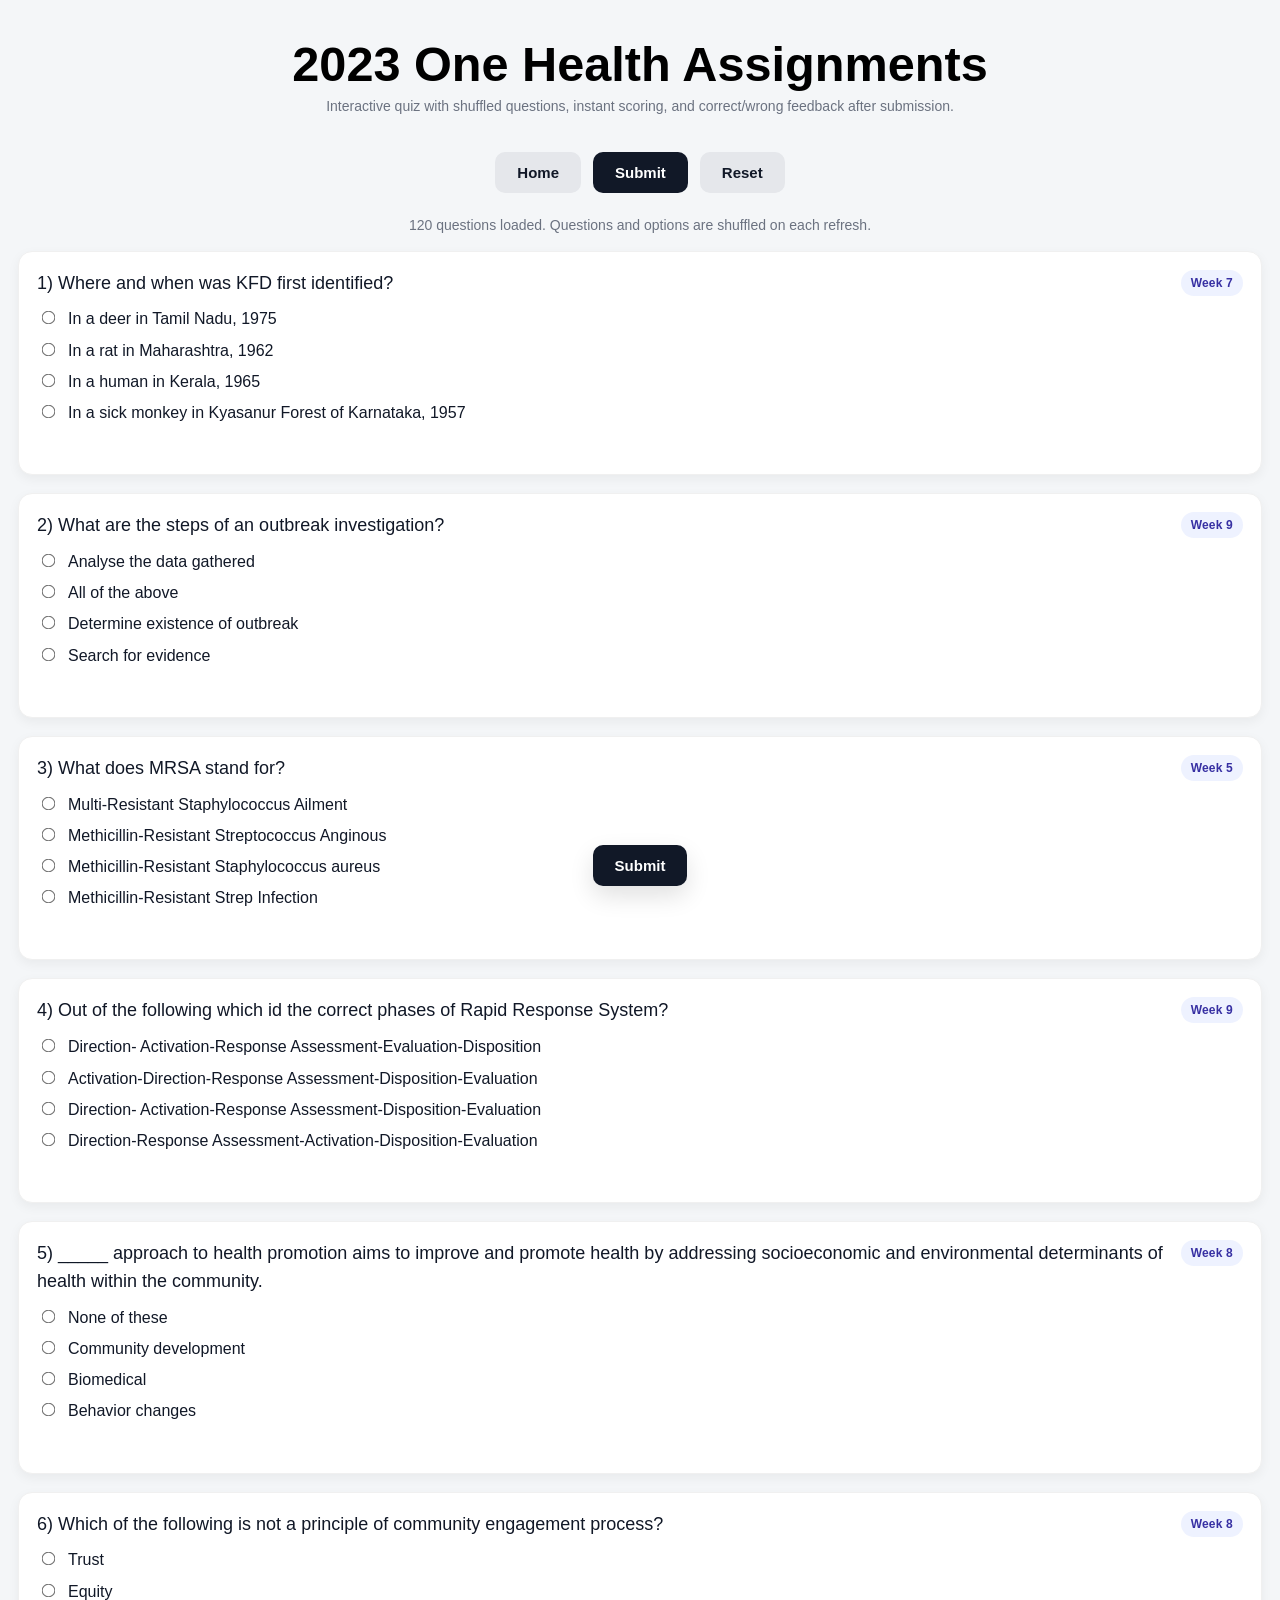
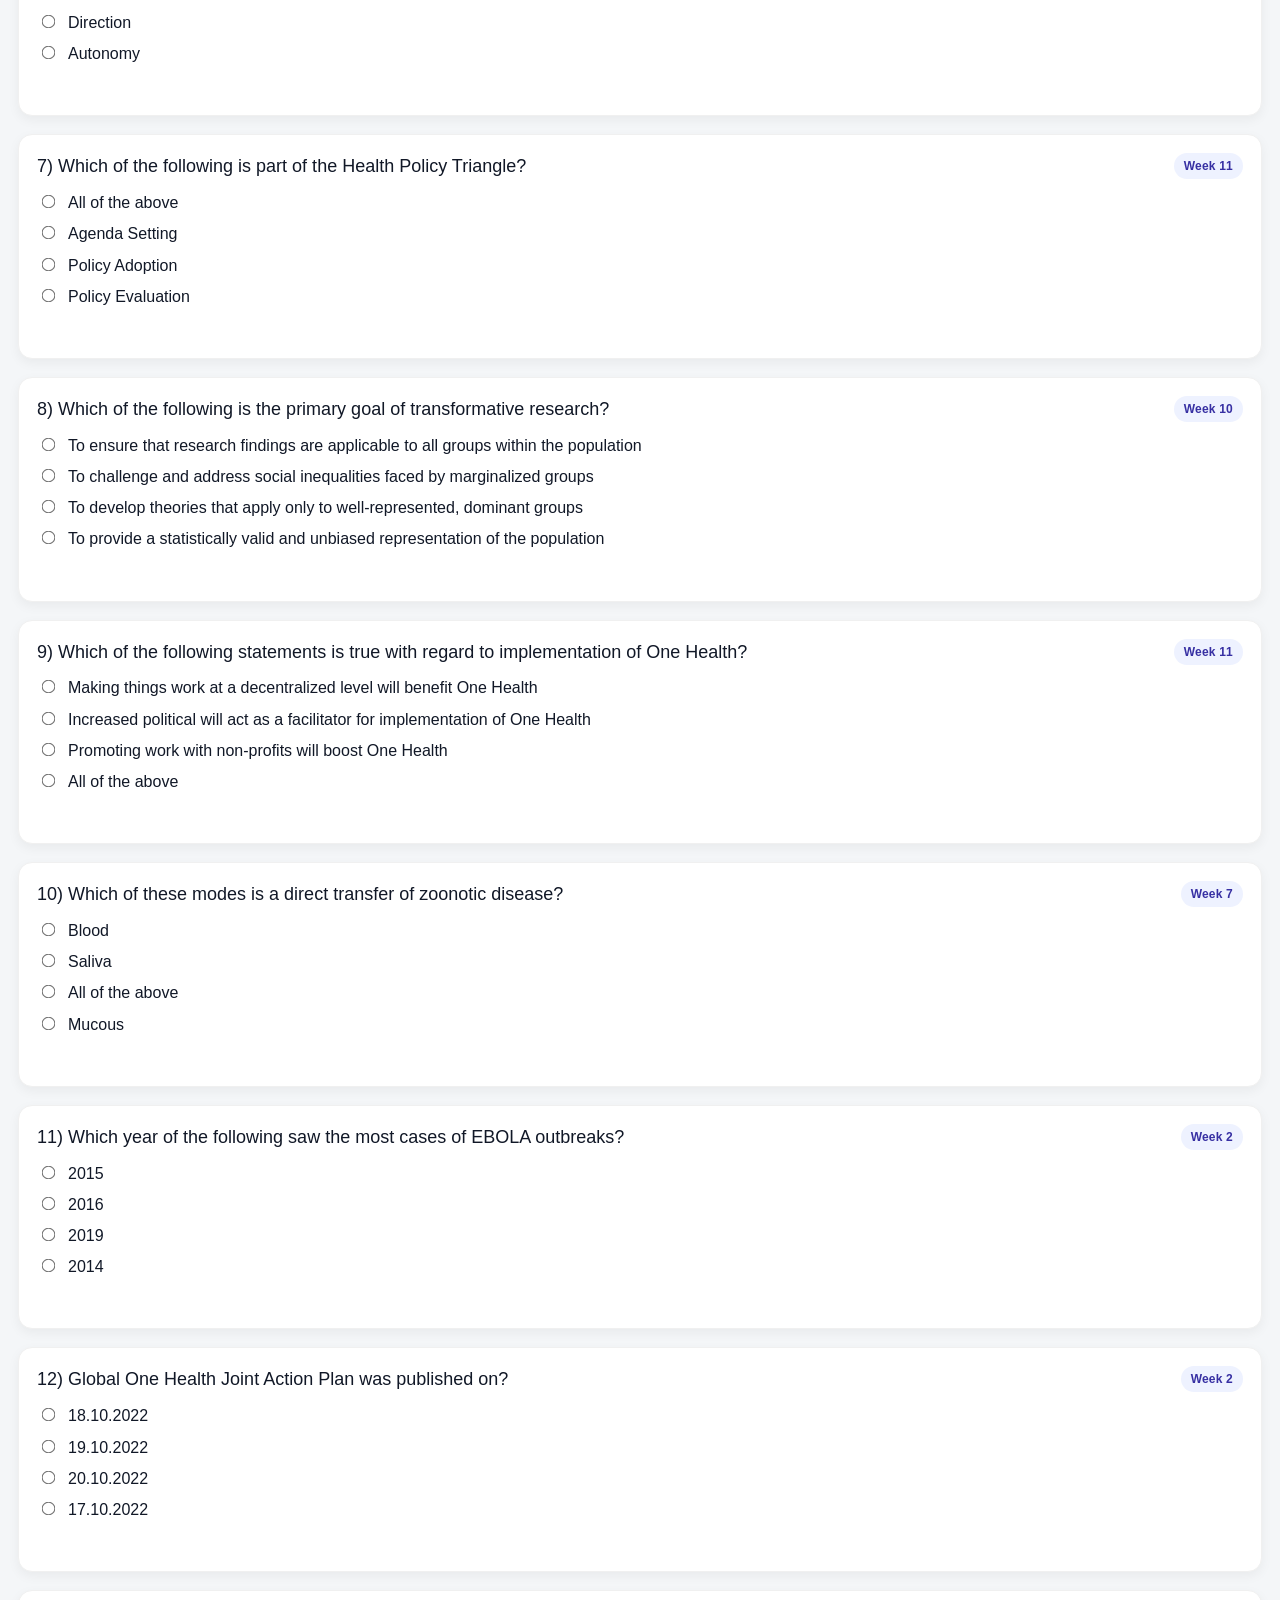
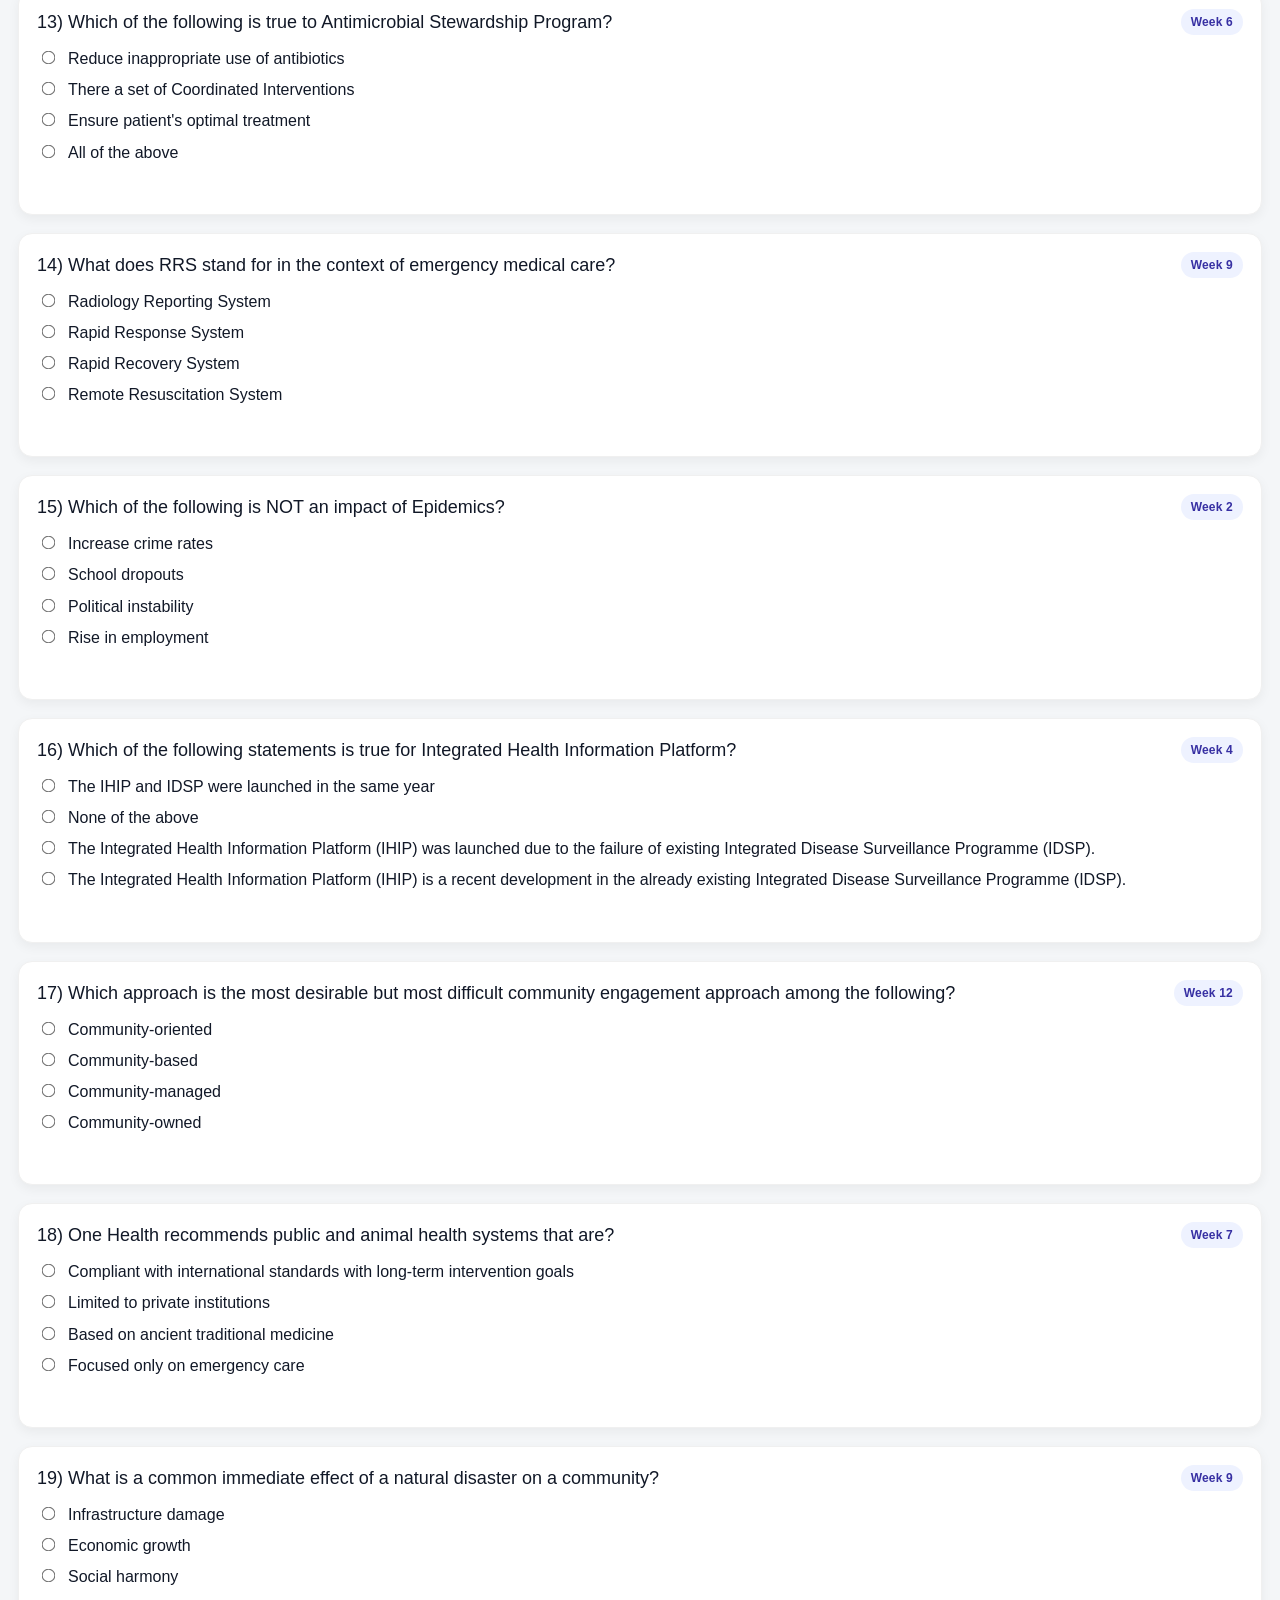
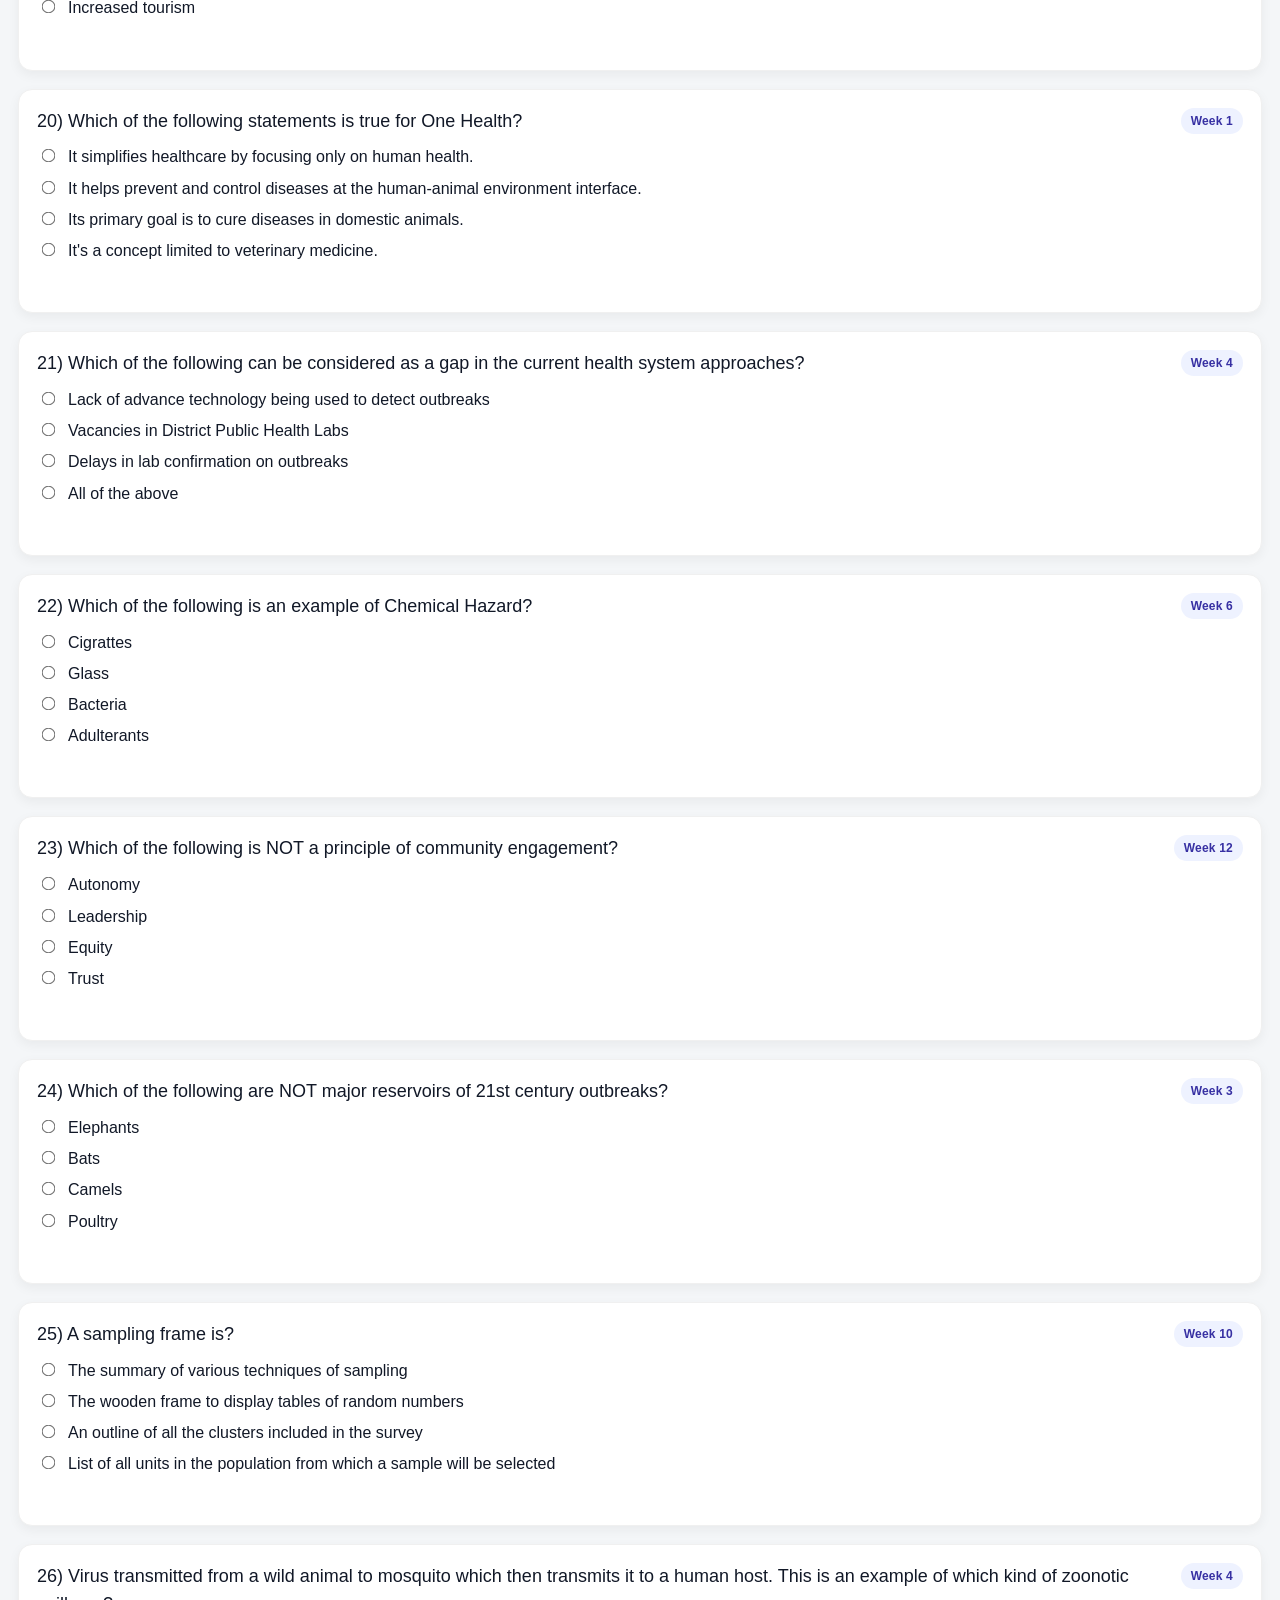
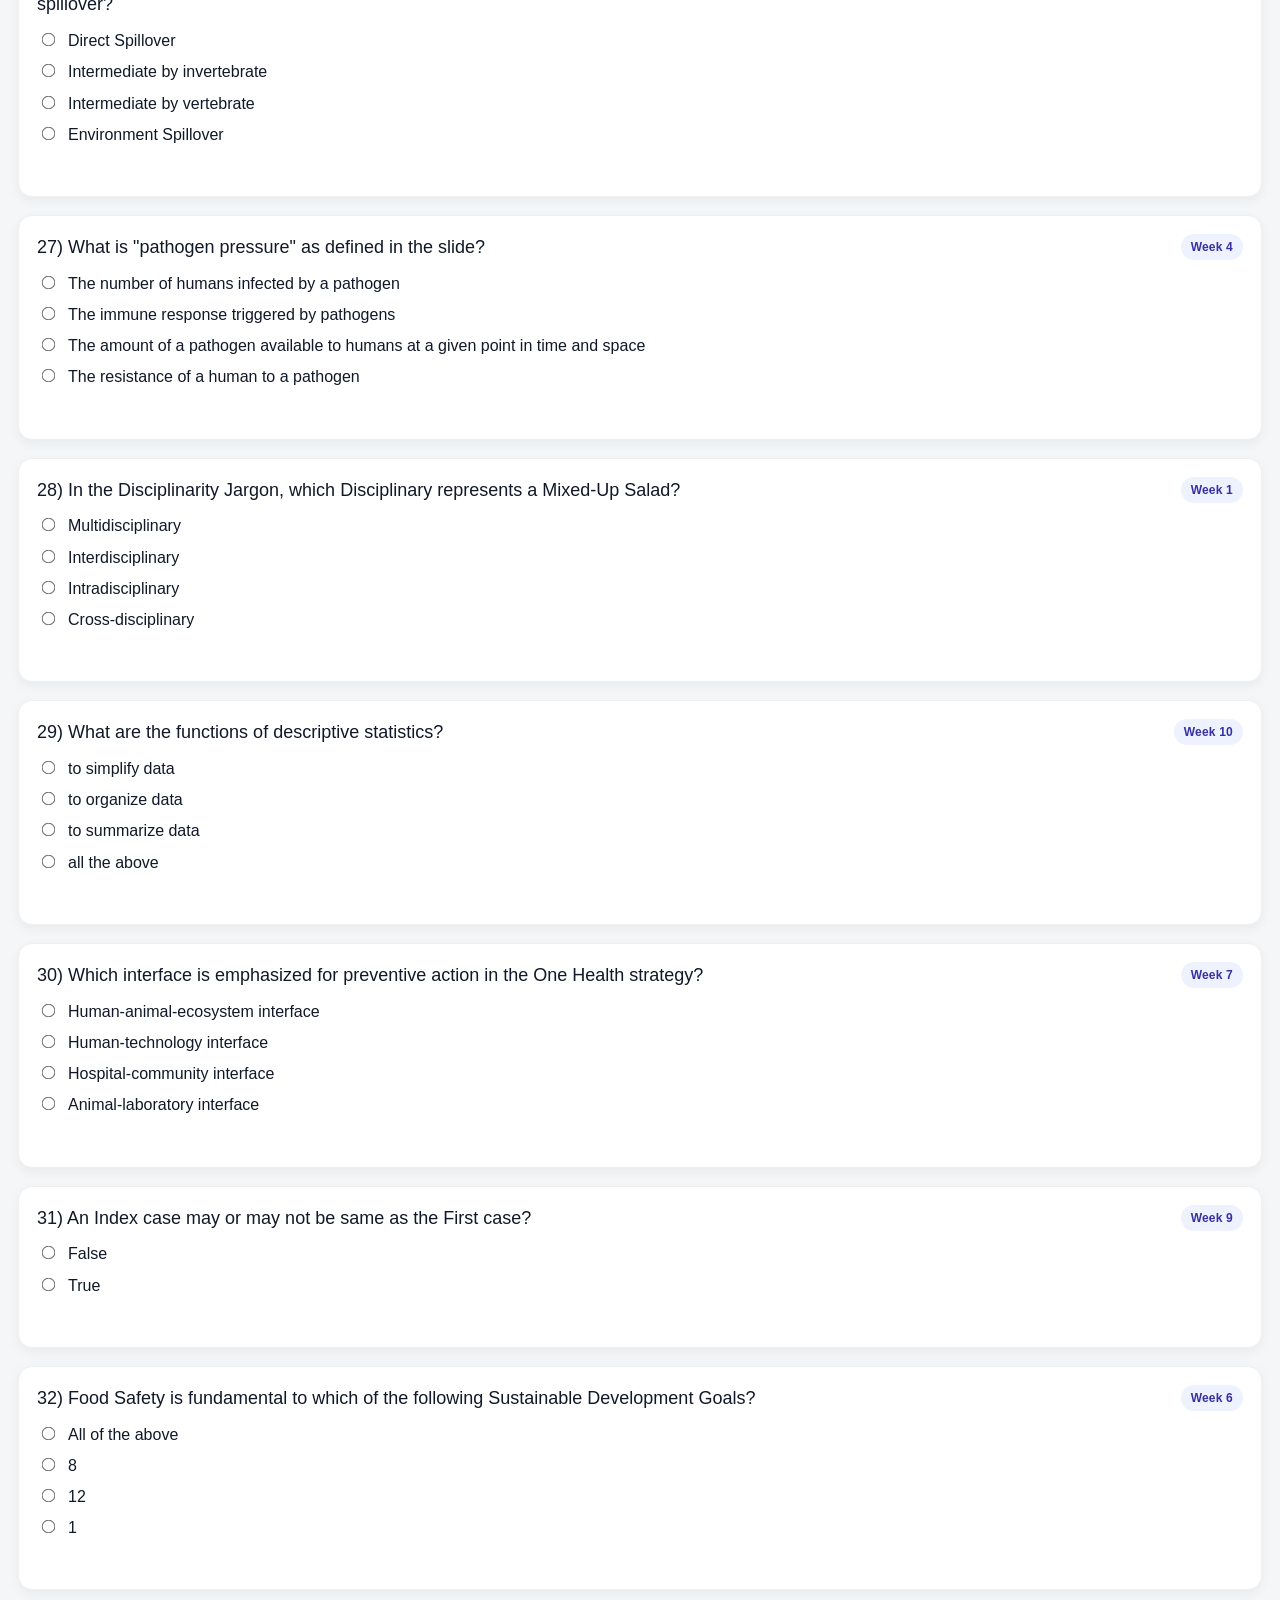
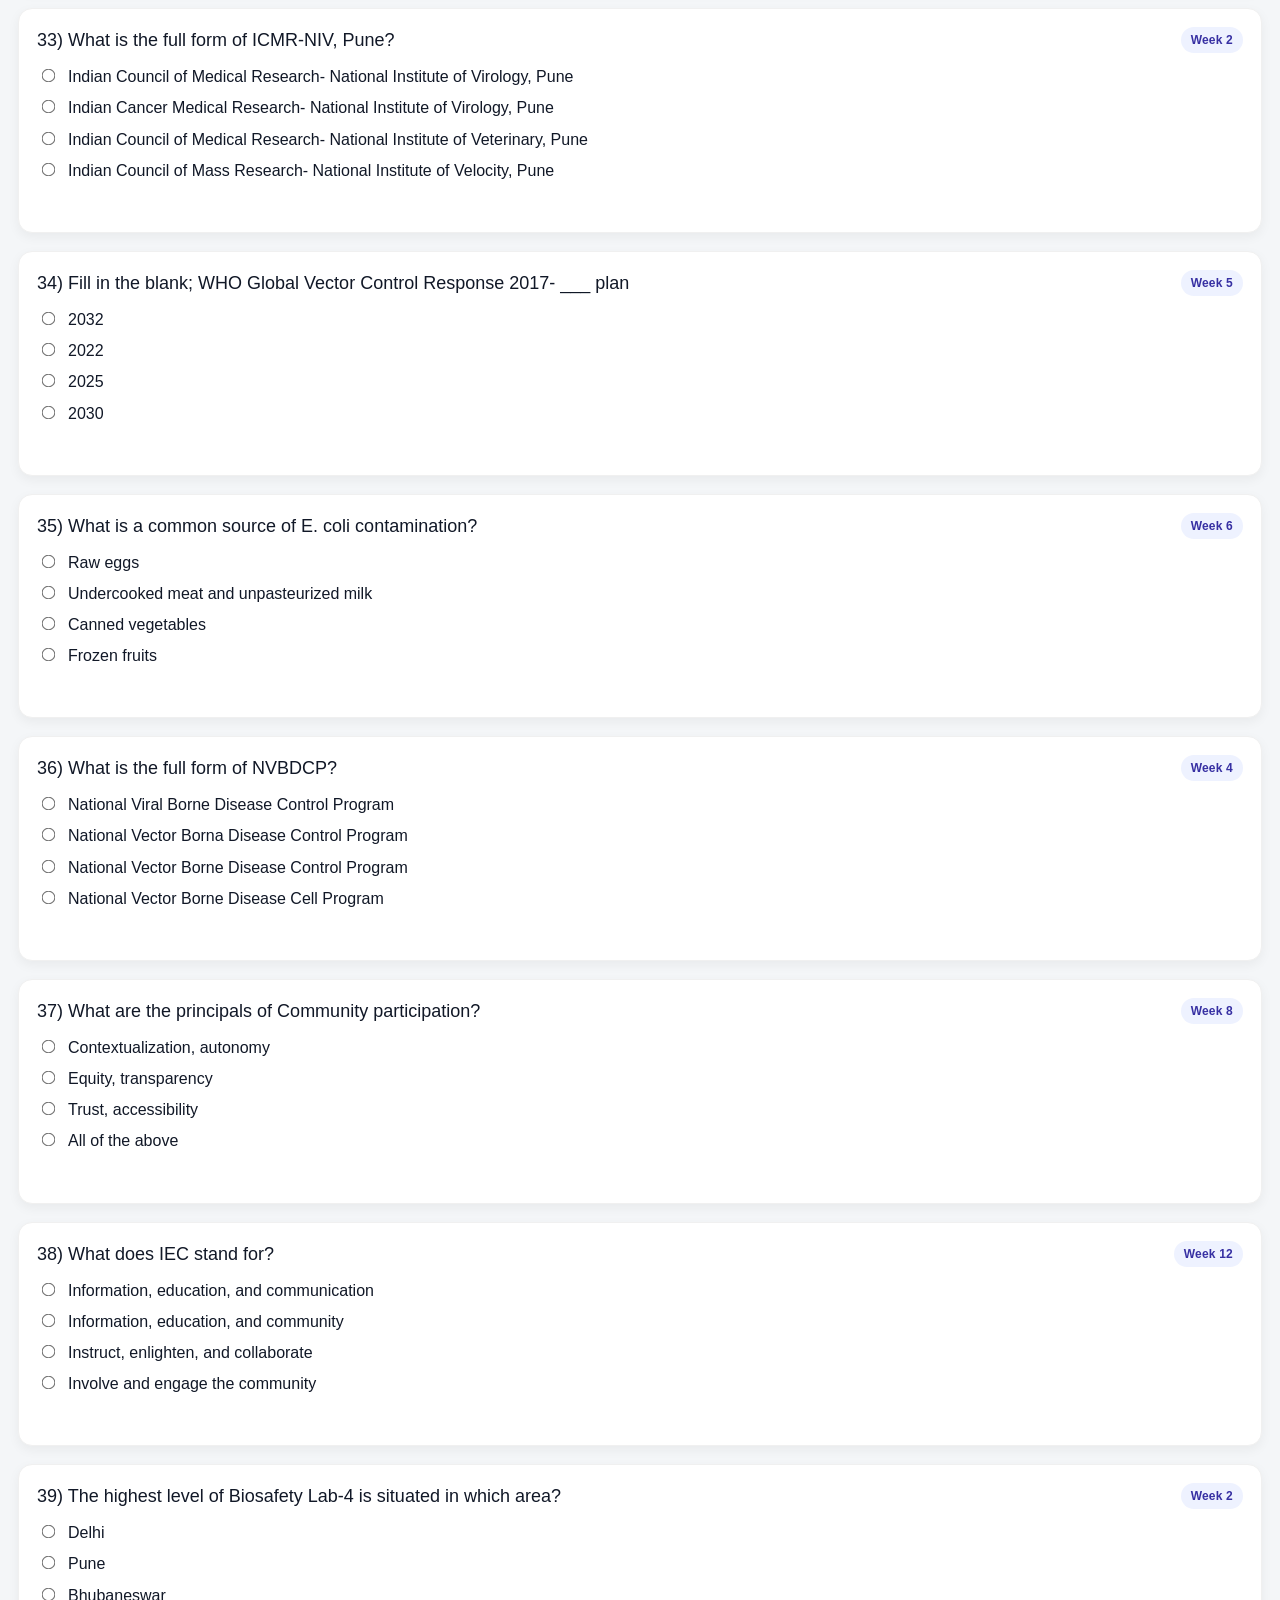
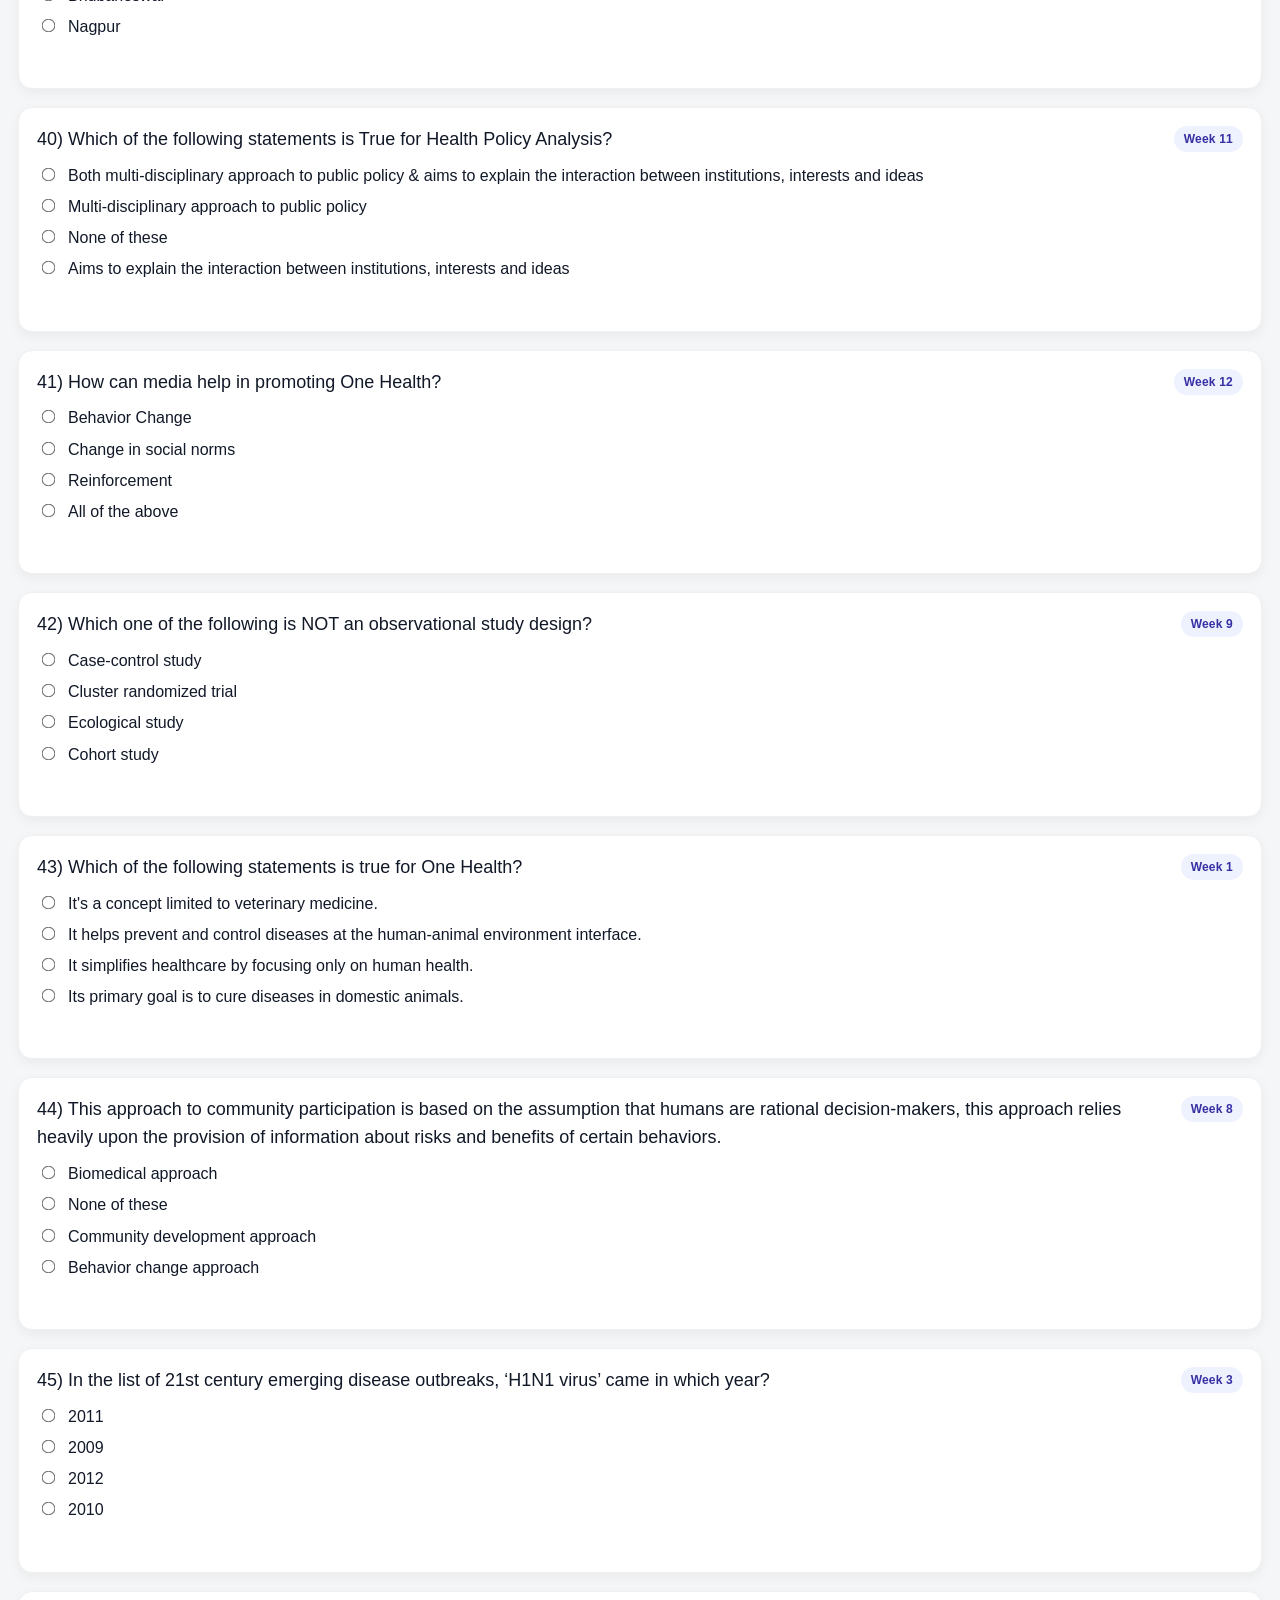
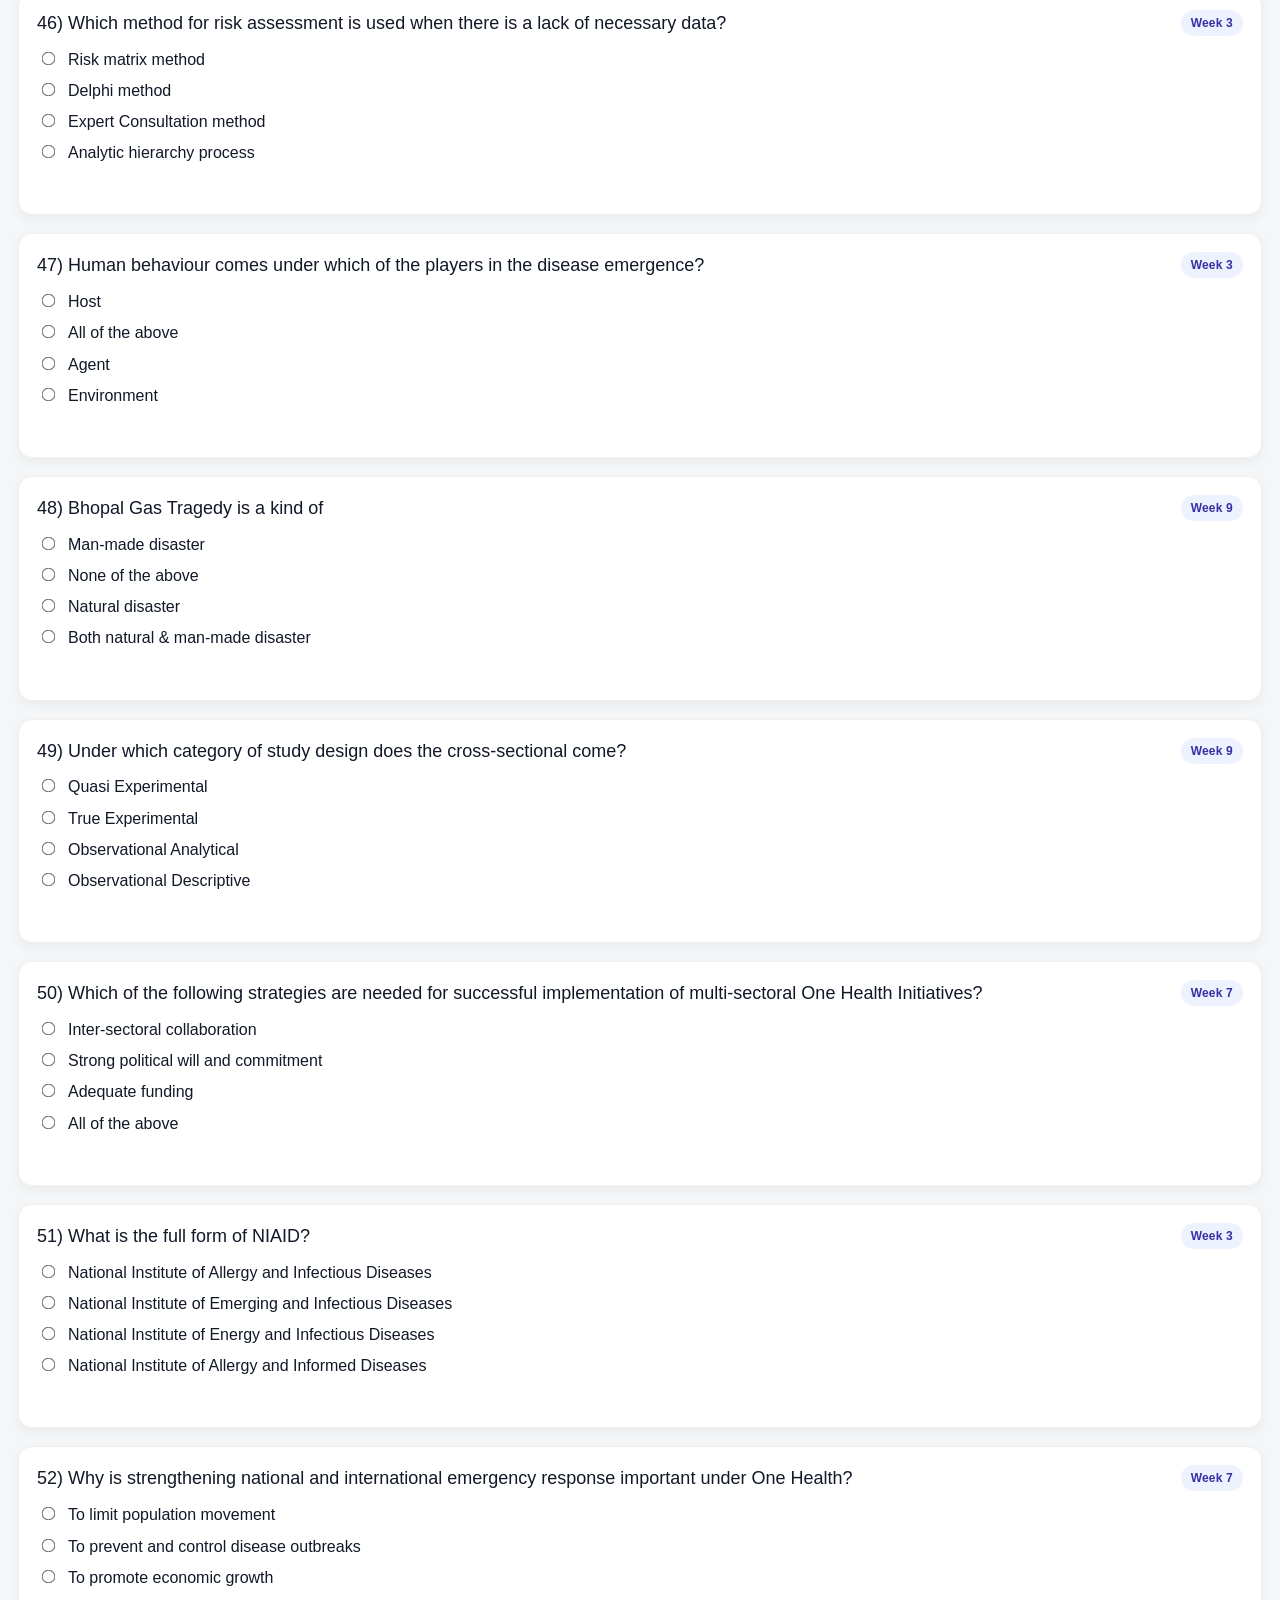
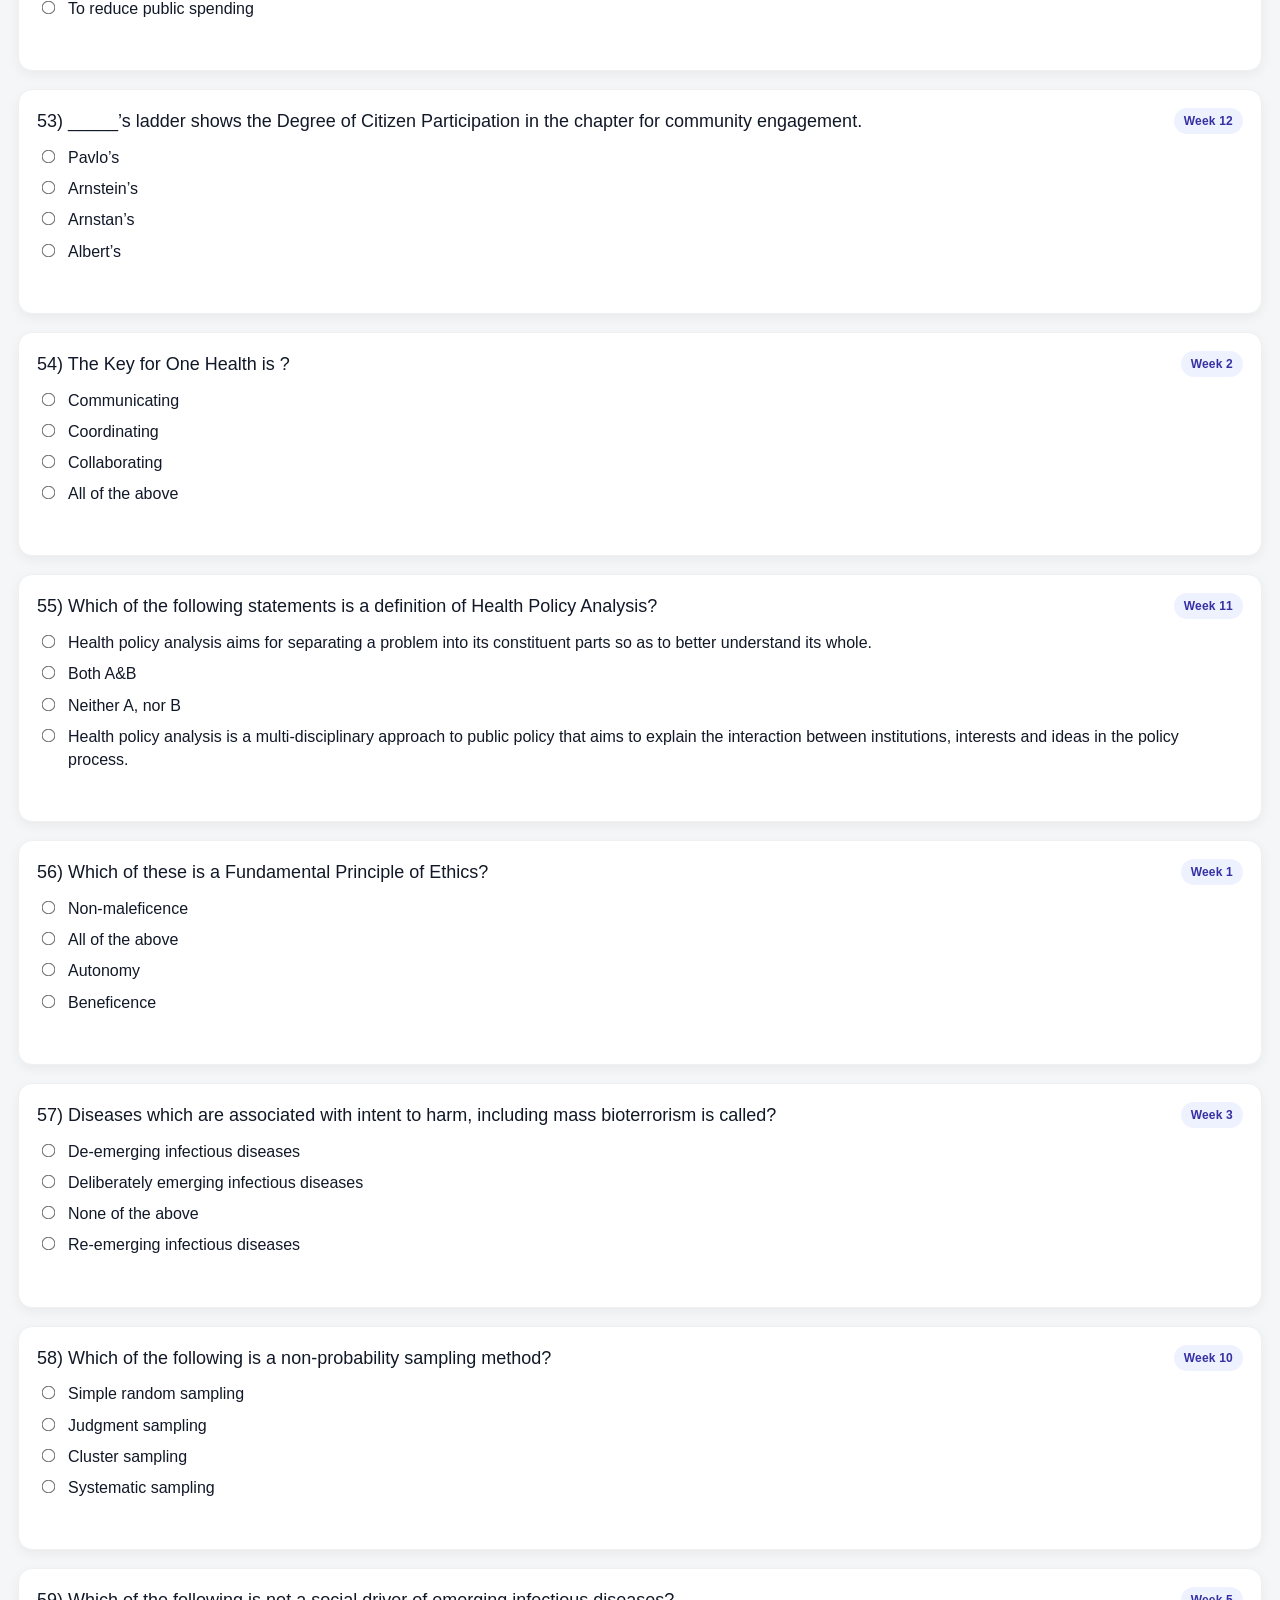
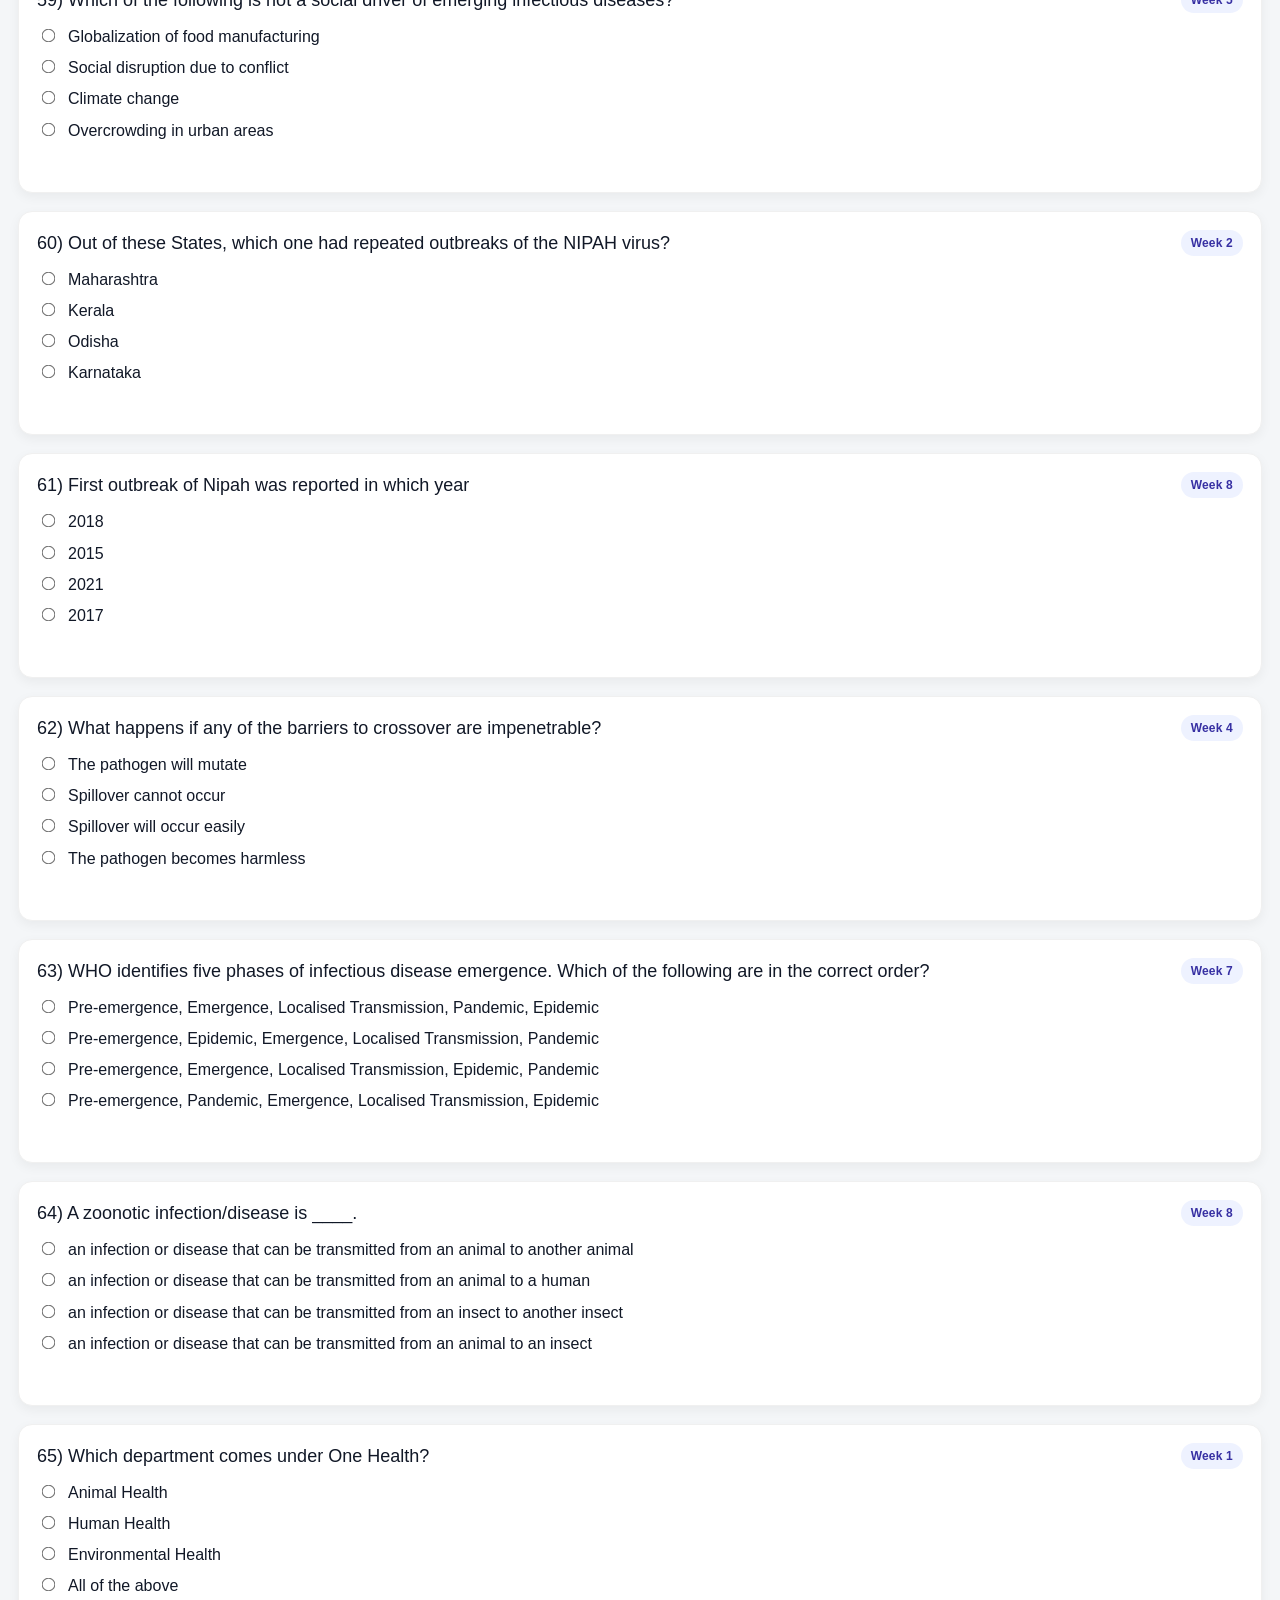
==== 2026-one-health-assignments.html @ 299d5d20 "Add files via upload" ====
<!DOCTYPE html>
<html lang="en">
<head>
  <meta charset="UTF-8" />
  <meta name="viewport" content="width=device-width, initial-scale=1.0" />
  <title>2023 One Health Assignments</title>
  <style>
    :root {
      --bg: #f4f6f8;
      --card: #ffffff;
      --text: #111827;
      --muted: #6b7280;
      --border: #e5e7eb;
      --shadow: 0 4px 12px rgba(0,0,0,.05);
      --green: #118a3a;
      --red: #c0262d;
      --button: #111827;
    }
    * { box-sizing: border-box; }
    body {
      margin: 0;
      font-family: Arial, Helvetica, sans-serif;
      background: var(--bg);
      color: var(--text);
    }
    .wrap {
      max-width: 1500px;
      margin: 0 auto;
      padding: 24px 18px 40px;
    }
    header {
      text-align: center;
      padding: 6px 0 20px;
    }
    h1 {
      font-size: clamp(30px, 3.8vw, 52px);
      line-height: 1.1;
      margin: 8px 0 6px;
      font-weight: 800;
      color: #000;
    }
    .subtitle {
      margin: 0 auto;
      max-width: 880px;
      color: var(--muted);
      font-size: 14px;
    }
    .toolbar {
      display: flex;
      gap: 12px;
      justify-content: center;
      flex-wrap: wrap;
      margin: 18px 0 24px;
    }
    button, .link-btn {
      appearance: none;
      border: 0;
      border-radius: 10px;
      padding: 12px 22px;
      font-size: 15px;
      font-weight: 700;
      cursor: pointer;
      transition: transform .08s ease, opacity .2s ease, background .2s ease;
      text-decoration: none;
      display: inline-flex;
      align-items: center;
      justify-content: center;
    }
    button:active, .link-btn:active { transform: translateY(1px); }
    .btn-primary { background: var(--button); color: #fff; }
    .btn-secondary { background: #e5e7eb; color: #111827; }
    .meta {
      text-align: center;
      margin: 0 0 18px;
      color: var(--muted);
      font-size: 14px;
    }
    form {
      display: grid;
      gap: 18px;
    }
    .question-card {
      background: var(--card);
      border-radius: 14px;
      box-shadow: var(--shadow);
      border: 1px solid #f0f0f0;
      padding: 18px 18px 14px;
    }
    .qtop {
      display: flex;
      align-items: flex-start;
      justify-content: space-between;
      gap: 14px;
      margin-bottom: 10px;
    }
    .qtitle {
      font-size: 18px;
      line-height: 1.55;
      margin: 0;
      font-weight: 500;
    }
    .week-badge {
      flex: 0 0 auto;
      font-size: 12px;
      background: #eef2ff;
      color: #3730a3;
      padding: 6px 10px;
      border-radius: 999px;
      font-weight: 700;
      letter-spacing: .2px;
    }
    .options {
      display: grid;
      gap: 8px;
      margin-top: 4px;
    }
    label.opt {
      display: flex;
      gap: 10px;
      align-items: flex-start;
      font-size: 16px;
      line-height: 1.45;
      cursor: pointer;
      user-select: none;
    }
    label.opt input {
      margin-top: 4px;
      transform: scale(1.05);
      flex: 0 0 auto;
    }
    .text-answer {
      width: min(420px, 100%);
      padding: 12px 14px;
      border: 1px solid var(--border);
      border-radius: 10px;
      font-size: 16px;
      outline: none;
    }
    .text-answer:focus {
      border-color: #9ca3af;
      box-shadow: 0 0 0 3px rgba(17,24,39,.08);
    }
    .result {
      margin-top: 12px;
      font-weight: 700;
      min-height: 24px;
      font-size: 15px;
    }
    .correct { color: var(--green); }
    .wrong { color: var(--red); }
    .note {
      display: none;
      margin-top: 8px;
      font-size: 14px;
      color: #374151;
      background: #f9fafb;
      border: 1px dashed #e5e7eb;
      border-radius: 10px;
      padding: 10px 12px;
    }
    .scorebox {
      margin-top: 20px;
      padding: 16px 18px;
      background: #fff;
      border: 1px solid #e5e7eb;
      border-radius: 14px;
      box-shadow: var(--shadow);
      font-size: 18px;
      font-weight: 800;
      text-align: center;
    }
    .scoredetails {
      display: block;
      margin-top: 8px;
      font-size: 14px;
      color: var(--muted);
      font-weight: 600;
    }
    .sticky-submit {
      position: sticky;
      bottom: 14px;
      z-index: 5;
      display: flex;
      justify-content: center;
      pointer-events: none;
      margin-top: 10px;
    }
    .sticky-submit button {
      pointer-events: auto;
      box-shadow: 0 10px 24px rgba(0,0,0,.12);
    }
    @media (max-width: 700px) {
      .qtitle { font-size: 17px; }
      label.opt { font-size: 15px; }
      .question-card { padding: 16px 14px 12px; }
    }
  </style>
</head>
<body>
<div class="wrap">
  <header>
    <h1>2023 One Health Assignments</h1>
    <p class="subtitle">Interactive quiz with shuffled questions, instant scoring, and correct/wrong feedback after submission.</p>
  </header>

  <div class="toolbar">
    <a class="link-btn btn-secondary" href="./index.html">Home</a>
    <button class="btn-primary" type="button" onclick="submitQuiz()">Submit</button>
    <button class="btn-secondary" type="button" onclick="resetQuiz()">Reset</button>
  </div>

  <div class="meta" id="metaLine"></div>
  <form id="quizForm"></form>

  <div class="sticky-submit">
    <button class="btn-primary" type="button" onclick="submitQuiz()">Submit</button>
  </div>

  <div class="scorebox" id="scoreBox">Submit the quiz to see your score.</div>
</div>

<script>
const quizData = [{"week":1,"q":"Which of the following statements is true for One Health?","type":"single","options":["It simplifies healthcare by focusing only on human health.","It helps prevent and control diseases at the human-animal environment interface.","Its primary goal is to cure diseases in domestic animals.","It's a concept limited to veterinary medicine."],"answer":"It helps prevent and control diseases at the human-animal environment interface."},{"week":1,"q":"Which department comes under One Health?","type":"single","options":["Animal Health","Human Health","Environmental Health","All of the above"],"answer":"All of the above"},{"week":1,"q":"The Quadripartite was made to strengthen the Global One Health Governance. When was it formed?","type":"single","options":["2020","2021","2022","2023"],"answer":"2022"},{"week":1,"q":"Name the German scholar from the mid 1800’s, who was an early proponent of One Health?","type":"single","options":["Rudolf Virchow","Calvin Schwabe","Lonnie King","None of the above"],"answer":"Rudolf Virchow"},{"week":1,"q":"In the Disciplinarity Jargon, which Disciplinary represents a Mixed-Up Salad?","type":"single","options":["Interdisciplinary","Multidisciplinary","Intradisciplinary","Cross-disciplinary"],"answer":"Multidisciplinary"},{"week":1,"q":"In the ABC of Applying the Principles of Ethics, A stands for ? ","type":"text","answer":"Apophenia"},{"week":1,"q":"Which of the following statements is true for One Health?","type":"single","options":["It simplifies healthcare by focusing only on human health.","It helps prevent and control diseases at the human-animal environment interface.","Its primary goal is to cure diseases in domestic animals.","It's a concept limited to veterinary medicine."],"answer":"It helps prevent and control diseases at the human-animal environment interface."},{"week":1,"q":"Which of these have raised the urgency towards One Health Approach?","type":"single","options":["Increase in Zoonotic disease Outbreaks.","Increase in Food Borne Diseases.","Rise in Anti-Microbial Resistance.","All of the above."],"answer":"All of the above."},{"week":1,"q":"Which of these is a Fundamental Principle of Ethics?","type":"single","options":["Beneficence","Non-maleficence","Autonomy","All of the above"],"answer":"All of the above"},{"week":1,"q":"What does WOHC stand for in the context of One Health?","type":"single","options":["World Organization for Health and Care","Women's Occupational Health Center","World Obesity and Heart Center","World One Health Congress"],"answer":"World One Health Congress"},{"week":2,"q":"Which of the following statements is true for H1N1 virus?","type":"single","options":["There was a major outbreak of H1N1 in the year 2009","The source of the outbreak could not be found","The outbreak affected all parts of the world","All of the above"],"answer":"All of the above"},{"week":2,"q":"Which year of the following saw the most cases of EBOLA outbreaks?","type":"single","options":["2014","2015","2016","2019"],"answer":"2014"},{"week":2,"q":"The highest level of Biosafety Lab-4 is situated in which area?","type":"single","options":["Pune","Nagpur","Bhubaneswar","Delhi"],"answer":"Pune"},{"week":2,"q":"Which of the following is NOT an impact of Epidemics?","type":"single","options":["School dropouts","Political instability","Rise in employment","Increase crime rates"],"answer":"Rise in employment"},{"week":2,"q":"Global One Health Joint Action Plan was published on?","type":"single","options":["17.10.2022","18.10.2022","19.10.2022","20.10.2022"],"answer":"17.10.2022"},{"week":2,"q":"The Key for One Health is ?","type":"single","options":["Collaborating","Communicating","Coordinating","All of the above"],"answer":"All of the above"},{"week":2,"q":"At the time when the pathogen is spilling over through vector, wildlife or domestic animals, which process will help prevent this?","type":"single","options":["Rapid response","Early detection","Forecasting Readiness","Controlled operations"],"answer":"Early detection"},{"week":2,"q":"What is the full form of ICMR-NIV, Pune?","type":"single","options":["Indian Council of Medical Research- National Institute of Veterinary, Pune","Indian Council of Medical Research- National Institute of Virology, Pune","Indian Council of Mass Research- National Institute of Velocity, Pune","Indian Cancer Medical Research- National Institute of Virology, Pune"],"answer":"Indian Council of Medical Research- National Institute of Virology, Pune"},{"week":2,"q":"Out of these States, which one had repeated outbreaks of the NIPAH virus?","type":"single","options":["Odisha","Kerala","Karnataka","Maharashtra"],"answer":"Kerala"},{"week":2,"q":"How many mobile BSL-3 labs do we have in India?","type":"single","options":["13","16","17","19"],"answer":"16"},{"week":3,"q":"In the list of 21st century emerging disease outbreaks, ‘H1N1 virus’ came in which year?","type":"single","options":["2009","2010","2011","2012"],"answer":"2009"},{"week":3,"q":"Which of these conditions does NOT qualify as emerging disease?","type":"single","options":["A disease appearing in a place for the first time","A disease spreading to new areas","A disease which is affecting uniform number of individuals for some years","A disease which was not known earlier"],"answer":"A disease which is affecting uniform number of individuals for some years"},{"week":3,"q":"What is the full form of NIAID?","type":"single","options":["National Institute of Allergy and Infectious Diseases","National Institute of Allergy and Informed Diseases","National Institute of Energy and Infectious Diseases","National Institute of Emerging and Infectious Diseases"],"answer":"National Institute of Allergy and Infectious Diseases"},{"week":3,"q":"Which of the following are NOT major reservoirs of 21st century outbreaks?","type":"single","options":["Camels","Bats","Poultry","Elephants"],"answer":"Elephants"},{"week":3,"q":"Which among the following are factors contributing to disease emergence?","type":"single","options":["Climate change","Urbanization","Displacement","All of the above"],"answer":"All of the above"},{"week":3,"q":"The method through which several rounds of enquiries for expert opinion is carried out mostly through anonymous forms/questionnaires is called?","type":"single","options":["Opinion poll","Risk matrix","Analytic hierarchy","Delphi"],"answer":"Delphi"},{"week":3,"q":"Human behaviour comes under which of the players in the disease emergence?","type":"single","options":["Host","Agent","Environment","All of the above"],"answer":"Host"},{"week":3,"q":"Which among the following is a component of risk assessment?","type":"single","options":["Risk identification","Risk evaluation","Risk analysis","All of the above"],"answer":"All of the above"},{"week":3,"q":"Which method for risk assessment is used when there is a lack of necessary data?","type":"single","options":["Expert Consultation method","Delphi method","Analytic hierarchy process","Risk matrix method"],"answer":"Analytic hierarchy process"},{"week":3,"q":"Diseases which are associated with intent to harm, including mass bioterrorism is called?","type":"single","options":["Re-emerging infectious diseases","Deliberately emerging infectious diseases","De-emerging infectious diseases","None of the above"],"answer":"Deliberately emerging infectious diseases"},{"week":4,"q":"Covid-19 pandemic outbreak began in which year in INDIA?","type":"single","options":["2019","2020","2021","2022"],"answer":"2020"},{"week":4,"q":"Virus transmitted from a wild animal to mosquito which then transmits it to a human host. This is an example of which kind of zoonotic spillover?","type":"single","options":["Direct Spillover","Intermediate by vertebrate","Intermediate by invertebrate","Environment Spillover"],"answer":"Intermediate by invertebrate"},{"week":4,"q":"What is \"pathogen pressure\" as defined in the slide?","type":"single","options":["The resistance of a human to a pathogen","The number of humans infected by a pathogen","The amount of a pathogen available to humans at a given point in time and space","The immune response triggered by pathogens"],"answer":"The amount of a pathogen available to humans at a given point in time and space"},{"week":4,"q":"New era of infectious diseases is aided by?","type":"single","options":["Globalisation","Urbanization","Climate change","All the above"],"answer":"All the above"},{"week":4,"q":"What happens if any of the barriers to crossover are impenetrable?","type":"single","options":["Spillover will occur easily","The pathogen will mutate","Spillover cannot occur","The pathogen becomes harmless"],"answer":"Spillover cannot occur"},{"week":4,"q":"What is the full form of NVBDCP?","type":"single","options":["National Vector Borna Disease Control Program","National Viral Borne Disease Control Program","National Vector Borne Disease Control Program","National Vector Borne Disease Cell Program"],"answer":"National Vector Borne Disease Control Program"},{"week":4,"q":"What is the primary goal of Public Health Disease Surveillance according to the slide?","type":"single","options":["To treat diseases in hospitals","To store patient records securely","To ensure the right information is available at the right time and place to guide public health decisions","To conduct random health checks on citizens"],"answer":"To ensure the right information is available at the right time and place to guide public health decisions"},{"week":4,"q":"Which of the following statements is true for Integrated Health Information Platform?","type":"single","options":["The Integrated Health Information Platform (IHIP) is a recent development in the already existing Integrated Disease Surveillance Programme (IDSP).","The Integrated Health Information Platform (IHIP) was launched due to the failure of existing Integrated Disease Surveillance Programme (IDSP).","The IHIP and IDSP were launched in the same year","None of the above"],"answer":"The Integrated Health Information Platform (IHIP) is a recent development in the already existing Integrated Disease Surveillance Programme (IDSP)."},{"week":4,"q":"What is one major challenge in integrating public health surveillance data in India?","type":"single","options":["Lack of international funding","Working in silos without a mechanism for data integration","Overuse of digital tools","Too many private hospitals"],"answer":"Working in silos without a mechanism for data integration"},{"week":4,"q":"Which of the following can be considered as a gap in the current health system approaches?","type":"single","options":["Vacancies in District Public Health Labs","Delays in lab confirmation on outbreaks","Lack of advance technology being used to detect outbreaks","All of the above"],"answer":"All of the above"},{"week":5,"q":"Which of the following parasites causes zoonotic malaria infections in parts of south-east Asia?","type":"single","options":["Plasmodium berghei","Plasmodium ovale","Plasmodium malariae","Plasmodium knowlesi"],"answer":"Plasmodium knowlesi"},{"week":5,"q":"According to the slide, What percentage of infectious diseases are estimated to be vector-borne?","type":"single","options":["Approximately 17%","Around 25%","Approximately 50%","Around 75%"],"answer":"Approximately 17%"},{"week":5,"q":"What is the causative agent of Japanese encephalitis?","type":"single","options":["Influenza virus","Japanese encephalitis virus (JEV)","Dengue virus","Herpes simplex virus"],"answer":"Japanese encephalitis virus (JEV)"},{"week":5,"q":"What does MRSA stand for?","type":"single","options":["Methicillin-Resistant Strep Infection","Methicillin-Resistant Staphylococcus aureus","Multi-Resistant Staphylococcus Ailment","Methicillin-Resistant Streptococcus Anginous"],"answer":"Methicillin-Resistant Staphylococcus aureus"},{"week":5,"q":"Scrub typus is caused by which bacteria?","type":"single","options":["Rickettsia rickettsia","Orientia tsutsugamushi","Borrelia burgdorferi","Anaplasma phagocytophilum"],"answer":"Orientia tsutsugamushi"},{"week":5,"q":"Which of the following factors is a biological driver of emerging infectious diseases?","type":"single","options":["Globalization","Climate change","Evolution of pathogens","Urbanization"],"answer":"Evolution of pathogens"},{"week":5,"q":"Fill in the blank; WHO Global Vector Control Response 2017- ___ plan","type":"single","options":["2022","2032","2030","2025"],"answer":"2030"},{"week":5,"q":"Why was the 2009 H1N1 influenza able to cause a pandemic?","type":"single","options":["It originated from birds with high mortality","It did not cross over to humans","It spread rapidly after crossing over from pigs","It was resistant to all known vaccines"],"answer":"It spread rapidly after crossing over from pigs"},{"week":5,"q":"Which of the following is not a social driver of emerging infectious diseases?","type":"single","options":["Social disruption due to conflict","Climate change","Globalization of food manufacturing","Overcrowding in urban areas"],"answer":"Climate change"},{"week":5,"q":"How many species of Anopheles Mosquitoes are found in India?","type":"single","options":["44","45","46","47"],"answer":"45"},{"week":6,"q":"What is the main purpose of the Food Safety and Standards Act, 2006?","type":"single","options":["To promote agricultural production","To regulate the manufacturing of drugs","To consolidate food laws and ensure safe food for human consumption","To control prices of food in the market"],"answer":"To consolidate food laws and ensure safe food for human consumption"},{"week":6,"q":"Which of the following is true to Antimicrobial Stewardship Program?","type":"single","options":["There a set of Coordinated Interventions","Ensure patient's optimal treatment","Reduce inappropriate use of antibiotics","All of the above"],"answer":"All of the above"},{"week":6,"q":"Which of the following is an example of Chemical Hazard?","type":"single","options":["Bacteria","Cigrattes","Glass","Adulterants"],"answer":"Adulterants"},{"week":6,"q":"The Antimicrobial Resistance Surveillance and Research Network (AMRSN) initiative was launched in the year?","type":"single","options":["2013","2014","2015","2016"],"answer":"2013"},{"week":6,"q":"What is a common source of E. coli contamination?","type":"single","options":["Canned vegetables","Undercooked meat and unpasteurized milk","Raw eggs","Frozen fruits"],"answer":"Undercooked meat and unpasteurized milk"},{"week":6,"q":"What is Antibiotic Stewardship?","type":"single","options":["Promotion of antibiotic use in healthcare settings","Restricting use of antibiotic in healthcare settings","A coordinated effort to optimize the use of antibiotics to treat infections and reduce the development of antibiotic resistance.","Encouraging over-the-counter sale of antibiotic"],"answer":"A coordinated effort to optimize the use of antibiotics to treat infections and reduce the development of antibiotic resistance."},{"week":6,"q":"In which year was the Food Safety and Standards Act enacted in India?","type":"single","options":["2005","2006","2007","2008"],"answer":"2006"},{"week":6,"q":"How will the collaboration help improve outbreak response for AMR infections?","type":"single","options":["By banning all antibiotics in hospitals","By enhancing laboratory surveillance of AMR pathogens","By closing small healthcare centers","By outsourcing healthcare to private providers"],"answer":"By enhancing laboratory surveillance of AMR pathogens"},{"week":6,"q":"Foodborne illnesses caused by bacteria, viruses, parasites, and fungi are examples of____","type":"single","options":["Physical hazards","Chemical hazards","Biological hazards","Radiological hazards"],"answer":"Biological hazards"},{"week":6,"q":"Food Safety is fundamental to which of the following Sustainable Development Goals?","type":"single","options":["1","8","12","All of the above"],"answer":"All of the above"},{"week":7,"q":"What is essential for successful public health interventions according to the One Health approach?","type":"single","options":["Individual treatment plans","Cooperation between doctors only","Cooperation of human, animal, and environmental health partners","Increased use of technology"],"answer":"Cooperation of human, animal, and environmental health partners"},{"week":7,"q":"WHO identifies five phases of infectious disease emergence. Which of the following are in the correct order?","type":"single","options":["Pre-emergence, Epidemic, Emergence, Localised Transmission, Pandemic","Pre-emergence, Emergence, Localised Transmission, Pandemic, Epidemic","Pre-emergence, Emergence, Localised Transmission, Epidemic, Pandemic","Pre-emergence, Pandemic, Emergence, Localised Transmission, Epidemic"],"answer":"Pre-emergence, Emergence, Localised Transmission, Epidemic, Pandemic"},{"week":7,"q":"Where and when was KFD first identified?","type":"single","options":["In a human in Kerala, 1965","In a sick monkey in Kyasanur Forest of Karnataka, 1957","In a deer in Tamil Nadu, 1975","In a rat in Maharashtra, 1962"],"answer":"In a sick monkey in Kyasanur Forest of Karnataka, 1957"},{"week":7,"q":"Which of the following strategies are needed for successful implementation of multi-sectoral One Health Initiatives?","type":"single","options":["Strong political will and commitment","Inter-sectoral collaboration","Adequate funding","All of the above"],"answer":"All of the above"},{"week":7,"q":"Which of these modes is a direct transfer of zoonotic disease?","type":"single","options":["Saliva","Blood","Mucous","All of the above"],"answer":"All of the above"},{"week":7,"q":"One Health recommends public and animal health systems that are?","type":"single","options":["Focused only on emergency care","Based on ancient traditional medicine","Compliant with international standards with long-term intervention goals","Limited to private institutions"],"answer":"Compliant with international standards with long-term intervention goals"},{"week":7,"q":"OHHLEP stands for?","type":"single","options":["One Health Huge-Level Expert Panel","One Health High-Level Expert Panel","One Health Healthy-Level Expert Panel","One Health Human-Level Expert Panel"],"answer":"One Health High-Level Expert Panel"},{"week":7,"q":"Why is strengthening national and international emergency response important under One Health?","type":"single","options":["To promote economic growth","To reduce public spending","To prevent and control disease outbreaks","To limit population movement"],"answer":"To prevent and control disease outbreaks"},{"week":7,"q":"How does the 'One Health' approach benefit future health systems?","type":"single","options":["It eliminates the need for human medicine","It focuses only on economic development","It helps prevent pandemics and builds more resilient and equitable systems","It focuses solely on urban healthcare infrastructure"],"answer":"It helps prevent pandemics and builds more resilient and equitable systems"},{"week":7,"q":"Which interface is emphasized for preventive action in the One Health strategy?","type":"single","options":["Human-technology interface","Human-animal-ecosystem interface","Animal-laboratory interface","Hospital-community interface"],"answer":"Human-animal-ecosystem interface"},{"week":8,"q":"What are the reasons for ‘One Health’ attention in India?","type":"single","options":["21.54% of area is forested of the country","Increasing consumption of antibiotics","Huge wet market sector and industrial animal trade","All of the above"],"answer":"All of the above"},{"week":8,"q":"A zoonotic infection/disease is ____.","type":"single","options":["an infection or disease that can be transmitted from an insect to another insect","an infection or disease that can be transmitted from an animal to an insect","an infection or disease that can be transmitted from an animal to another animal","an infection or disease that can be transmitted from an animal to a human"],"answer":"an infection or disease that can be transmitted from an animal to a human"},{"week":8,"q":"Partnerships, governance and workforce development, resource allocation and leadership are all required for:","type":"single","options":["Individual development","Community participation","Capacity building","Health Education"],"answer":"Community participation"},{"week":8,"q":"In the levels of community participation, ‘Community-owned’ is which level?","type":"single","options":["Level 1","Level 2","Level 3","Level 4"],"answer":"Level 4"},{"week":8,"q":"This approach to community participation is based on the assumption that humans are rational decision-makers, this approach relies heavily upon the provision of information about risks and benefits of certain behaviors.","type":"single","options":["Behavior change approach","Community development approach","Biomedical approach","None of these"],"answer":"Behavior change approach"},{"week":8,"q":"What are the principals of Community participation?","type":"single","options":["Trust, accessibility","Contextualization, autonomy","Equity, transparency","All of the above"],"answer":"All of the above"},{"week":8,"q":"Which of the following is not a principle of community engagement process?","type":"single","options":["Equity","Trust","Direction","Autonomy"],"answer":"Direction"},{"week":8,"q":"First outbreak of Nipah was reported in which year","type":"single","options":["2015","2017","2018","2021"],"answer":"2018"},{"week":8,"q":"NOHP-PCZ full form is?","type":"single","options":["National One Health Programme for Prevention and Control of Zoonoses","National One Health Parameter for Prevention and Control of Zoonoses","National One Health Programme for Precaution and Control of Zoonoses","National One Health Programme for Prevention and Combat of Zoonoses"],"answer":"National One Health Programme for Prevention and Control of Zoonoses"},{"week":8,"q":"_____ approach to health promotion aims to improve and promote health by addressing socioeconomic and environmental determinants of health within the community.","type":"single","options":["Behavior changes","Community development","Biomedical","None of these"],"answer":"Community development"},{"week":9,"q":"An Index case may or may not be same as the First case?","type":"single","options":["True","False"],"answer":"True"},{"week":9,"q":"Under which category of study design does the cross-sectional come?","type":"single","options":["Observational Analytical","True Experimental","Observational Descriptive","Quasi Experimental"],"answer":"Observational Analytical"},{"week":9,"q":"Choice of the appropriate study design depends on?","type":"single","options":["Research Question","Funds available","Time period available to complete the study","All of the above"],"answer":"All of the above"},{"week":9,"q":"Which one of the following is NOT an observational study design?","type":"single","options":["Ecological study","Cluster randomized trial","Case-control study","Cohort study"],"answer":"Cluster randomized trial"},{"week":9,"q":"What does RRS stand for in the context of emergency medical care?","type":"single","options":["Radiology Reporting System","Rapid Recovery System","Remote Resuscitation System","Rapid Response System"],"answer":"Rapid Response System"},{"week":9,"q":"Which of the following is the apex body for disaster management in India?","type":"single","options":["National Institute of Disaster Management","Ministry of Home Affairs","National Executive Committee","National Disaster Management Authority"],"answer":"National Disaster Management Authority"},{"week":9,"q":"What is a common immediate effect of a natural disaster on a community?","type":"single","options":["Economic growth","Increased tourism","Infrastructure damage","Social harmony"],"answer":"Infrastructure damage"},{"week":9,"q":"Bhopal Gas Tragedy is a kind of","type":"single","options":["Natural disaster","Man-made disaster","Both natural & man-made disaster","None of the above"],"answer":"Man-made disaster"},{"week":9,"q":"What are the steps of an outbreak investigation?","type":"single","options":["Determine existence of outbreak","Search for evidence","Analyse the data gathered","All of the above"],"answer":"All of the above"},{"week":9,"q":"Out of the following which id the correct phases of Rapid Response System?","type":"single","options":["Direction- Activation-Response Assessment-Disposition-Evaluation","Activation-Direction-Response Assessment-Disposition-Evaluation","Direction- Activation-Response Assessment-Evaluation-Disposition","Direction-Response Assessment-Activation-Disposition-Evaluation"],"answer":"Direction- Activation-Response Assessment-Disposition-Evaluation"},{"week":10,"q":"Incidence rate is also called as?","type":"single","options":["Incidence development","Incidence diversion","Incidence density","Incidence desk"],"answer":"Incidence density"},{"week":10,"q":"Prevalence is of two types, point and period prevalence.","type":"single","options":["True","False"],"answer":"True"},{"week":10,"q":"What does the incidence refer to?","type":"single","options":["The occurrence of new cases of disease or injury in a population over an indefinite period of time.","The occurrence of old cases of disease or injury in a population over a specified period of time.","The occurrence of new cases of disease or injury in a population over a specified period of time.","None of the above"],"answer":"The occurrence of new cases of disease or injury in a population over a specified period of time."},{"week":10,"q":"Incidence proportion is also called as-","type":"single","options":["cumulative incidence proportion","initial incidence proportion","final incidence proportion","distributive incidence proportion"],"answer":"cumulative incidence proportion"},{"week":10,"q":"What are the functions of descriptive statistics?","type":"single","options":["to summarize data","to organize data","to simplify data","all the above"],"answer":"all the above"},{"week":10,"q":"Which of the following is a non-probability sampling method?","type":"single","options":["Simple random sampling","Systematic sampling","Cluster sampling","Judgment sampling"],"answer":"Judgment sampling"},{"week":10,"q":"Which of the following steps logically follows data collection, coding, editing, and processing in a research study?","type":"single","options":["Sampling design formulation","Statistical analysis and report writing","Questionnaire pretesting","Hypothesis formulation"],"answer":"Statistical analysis and report writing"},{"week":10,"q":"A sampling frame is?","type":"single","options":["The summary of various techniques of sampling","An outline of all the clusters included in the survey","List of all units in the population from which a sample will be selected","The wooden frame to display tables of random numbers"],"answer":"List of all units in the population from which a sample will be selected"},{"week":10,"q":"Which of the following is the primary goal of transformative research?","type":"single","options":["To ensure that research findings are applicable to all groups within the population","To challenge and address social inequalities faced by marginalized groups","To provide a statistically valid and unbiased representation of the population","To develop theories that apply only to well-represented, dominant groups"],"answer":"To challenge and address social inequalities faced by marginalized groups"},{"week":10,"q":"Of the following sampling methods, which is based on equal probability?","type":"single","options":["Convenience sampling","Quota sampling","Simple random sampling","Snowball sampling"],"answer":"Simple random sampling"},{"week":11,"q":"Policy is ‘the sum total of government action from signals of intent to the final outcomes. This definition is given by:","type":"single","options":["John Mearsheimer","Paul Cairney","Robert Abelson","Alan Abramowitz"],"answer":"Paul Cairney"},{"week":11,"q":"Which of the following is part of the Health Policy Triangle?","type":"single","options":["Agenda Setting","Policy Adoption","Policy Evaluation","All of the above"],"answer":"All of the above"},{"week":11,"q":"In the ‘Health Policy Triangle’, which of the following statements is TRUE?","type":"single","options":["The Content interacts with the Process","The Context interacts with the Process and Content","All three interact with each other","There is no interaction between the three actors"],"answer":"All three interact with each other"},{"week":11,"q":"Agenda Setting is a part of Health Policy Triangle.","type":"single","options":["True","False"],"answer":"True"},{"week":11,"q":"Which of the following statements is not True in case of multi-sectoral framings of One Health?","type":"single","options":["Eco health and one health are one and the same","Eco health and one health are similar but not same","Planetary health and eco health are related but not same","Planetary health and one health are similar but not same"],"answer":"Eco health and one health are one and the same"},{"week":11,"q":"Situational, cultural and structural factors come under which of the following actors under the Health Policy Triangle?","type":"single","options":["Content","Context","Process","All of the above"],"answer":"Context"},{"week":11,"q":"Which of the following statements is True for Health Policy Analysis?","type":"single","options":["Multi-disciplinary approach to public policy","Aims to explain the interaction between institutions, interests and ideas","Both multi-disciplinary approach to public policy & aims to explain the interaction between institutions, interests and ideas","None of these"],"answer":"Both multi-disciplinary approach to public policy & aims to explain the interaction between institutions, interests and ideas"},{"week":11,"q":"Which of the following statements is a definition of Health Policy Analysis?","type":"single","options":["Health policy analysis aims for separating a problem into its constituent parts so as to better understand its whole.","Health policy analysis is a multi-disciplinary approach to public policy that aims to explain the interaction between institutions, interests and ideas in the policy process.","Both A&B","Neither A, nor B"],"answer":"Both A&B"},{"week":11,"q":"The ‘Power Cube’ framework of Gaventa. J has three frameworks. Which of the following is also called place?","type":"single","options":["Levels of power","Spaces of power","Forms of power","None of the above"],"answer":"Levels of power"},{"week":11,"q":"Which of the following statements is true with regard to implementation of One Health?","type":"single","options":["Increased political will act as a facilitator for implementation of One Health","Promoting work with non-profits will boost One Health","Making things work at a decentralized level will benefit One Health","All of the above"],"answer":"All of the above"},{"week":12,"q":"Which of these are the enablers of community engagement?","type":"single","options":["Governance","Leadership","Decision making","All of the above"],"answer":"All of the above"},{"week":12,"q":"What does IEC stand for?","type":"single","options":["Information, education, and communication","Information, education, and community","Involve and engage the community","Instruct, enlighten, and collaborate"],"answer":"Information, education, and communication"},{"week":12,"q":"How can you assess the impact of your social media efforts?","type":"single","options":["Asking all followers","Counting the number of posts made","Evaluate the outcome of your campaign against the intended outcome","Comparing your posts with other accounts"],"answer":"Evaluate the outcome of your campaign against the intended outcome"},{"week":12,"q":"What does the “A” in CUBE-A trick for an effective key message stand for?","type":"single","options":["Attractive","Alarming","Audience-focussed","Aggressive"],"answer":"Audience-focussed"},{"week":12,"q":"_____’s ladder shows the Degree of Citizen Participation in the chapter for community engagement.","type":"single","options":["Albert’s","Pavlo’s","Arnstein’s","Arnstan’s"],"answer":"Arnstein’s"},{"week":12,"q":"Which of the following is NOT a principle of community engagement?","type":"single","options":["Trust","Equity","Leadership","Autonomy"],"answer":"Leadership"},{"week":12,"q":"As per WHO’s Community Engagement guidelines of 2020, there are how many levels of community engagement?","type":"single","options":["3","4","5","6"],"answer":"5"},{"week":12,"q":"How can media help in promoting One Health?","type":"single","options":["Behavior Change","Reinforcement","Change in social norms","All of the above"],"answer":"All of the above"},{"week":12,"q":"Which approach is the most desirable but most difficult community engagement approach among the following?","type":"single","options":["Community-oriented","Community-based","Community-managed","Community-owned"],"answer":"Community-owned"},{"week":12,"q":"Feedback loop is a two-way process of communication.","type":"single","options":["True","False"],"answer":"True"}];

function shuffle(arr) {
  const a = [...arr];
  for (let i = a.length - 1; i > 0; i--) {
    const j = Math.floor(Math.random() * (i + 1));
    [a[i], a[j]] = [a[j], a[i]];
  }
  return a;
}

function normalize(s) {
  return String(s || "").trim().toLowerCase().replace(/\s+/g, " ").replace(/[\u2019']/g, "'");
}

const questions = shuffle(quizData);
const form = document.getElementById("quizForm");
document.getElementById("metaLine").textContent = `${questions.length} questions loaded. Questions and options are shuffled on each refresh.`;

function render() {
  form.innerHTML = "";
  questions.forEach((item, idx) => {
    const card = document.createElement("div");
    card.className = "question-card";
    const weekLabel = item.week ? `Week ${item.week}` : "Question";
    let inner = `
      <div class="qtop">
        <p class="qtitle">${idx + 1}) ${item.q}</p>
        <div class="week-badge">${weekLabel}</div>
      </div>
    `;

    if (item.type === "multi") {
      const opts = shuffle(item.options || []);
      inner += `<div class="options">`;
      opts.forEach((opt) => {
        inner += `<label class="opt"><input type="checkbox" name="q${idx}" value="${escapeHtml(opt)}"> <span>${escapeHtml(opt)}</span></label>`;
      });
      inner += `</div>`;
    } else if (item.type === "text") {
      inner += `<input class="text-answer" type="text" name="q${idx}" placeholder="Type your answer here" autocomplete="off" />`;
    } else {
      const opts = shuffle(item.options || []);
      inner += `<div class="options">`;
      opts.forEach((opt) => {
        inner += `<label class="opt"><input type="radio" name="q${idx}" value="${escapeHtml(opt)}"> <span>${escapeHtml(opt)}</span></label>`;
      });
      inner += `</div>`;
    }

    inner += `
      <div class="result" id="r${idx}"></div>
      <div class="note" id="n${idx}"></div>
    `;
    card.innerHTML = inner;
    form.appendChild(card);
  });
}

function escapeHtml(str) {
  return String(str)
    .replace(/&/g, "&amp;")
    .replace(/</g, "&lt;")
    .replace(/>/g, "&gt;")
    .replace(/"/g, "&quot;");
}

function compareMulti(selected, expected) {
  const a = [...new Set(selected.map(normalize))].sort();
  const b = [...new Set(expected.map(normalize))].sort();
  if (a.length !== b.length) return false;
  return a.every((v, i) => v === b[i]);
}

function submitQuiz() {
  let score = 0;
  let correct = 0, wrong = 0, blank = 0;

  questions.forEach((item, idx) => {
    const res = document.getElementById(`r${idx}`);
    const note = document.getElementById(`n${idx}`);

    if (item.type === "multi") {
      const checked = [...document.querySelectorAll(`input[name="q${idx}"]:checked`)].map(el => el.value);
      const ok = compareMulti(checked, item.answers || []);
      if (checked.length === 0) {
        blank++;
        res.textContent = `❌ Not Answered | Correct: ${item.answers.join(", ")}`;
        res.className = "result wrong";
      } else if (ok) {
        score++; correct++;
        res.textContent = "✅ Correct";
        res.className = "result correct";
      } else {
        wrong++;
        res.textContent = `❌ Wrong | Correct: ${item.answers.join(", ")}`;
        res.className = "result wrong";
      }
      note.style.display = "block";
      note.textContent = `Select all correct options.`;
      return;
    }

    if (item.type === "text") {
      const inp = document.querySelector(`input[name="q${idx}"]`);
      const val = normalize(inp ? inp.value : "");
      const ans = normalize(item.answer);
      if (!val) {
        blank++;
        res.textContent = `❌ Not Answered | Correct: ${item.answer}`;
        res.className = "result wrong";
      } else if (val === ans) {
        score++; correct++;
        res.textContent = "✅ Correct";
        res.className = "result correct";
      } else {
        wrong++;
        res.textContent = `❌ Wrong | Correct: ${item.answer}`;
        res.className = "result wrong";
      }
      note.style.display = "block";
      note.textContent = `Type answer: ${item.answer}`;
      return;
    }

    const selected = document.querySelector(`input[name="q${idx}"]:checked`);
    if (!selected) {
      blank++;
      res.textContent = `❌ Not Answered | Correct: ${item.answer}`;
      res.className = "result wrong";
    } else if (normalize(selected.value) === normalize(item.answer)) {
      score++; correct++;
      res.textContent = "✅ Correct";
      res.className = "result correct";
    } else {
      wrong++;
      res.textContent = `❌ Wrong | Correct: ${item.answer}`;
      res.className = "result wrong";
    }
    note.style.display = "none";
  });

  const total = questions.length;
  document.getElementById("scoreBox").innerHTML =
    `Final Score: ${score} / ${total} <span class="scoredetails">Correct: ${correct} &nbsp;|&nbsp; Wrong: ${wrong} &nbsp;|&nbsp; Not Answered: ${blank}</span>`;
  window.scrollTo({ top: document.body.scrollHeight, behavior: "smooth" });
}

function resetQuiz() {
  render();
  document.getElementById("scoreBox").textContent = "Submit the quiz to see your score.";
  window.scrollTo({ top: 0, behavior: "smooth" });
}

render();
</script>
</body>
</html>
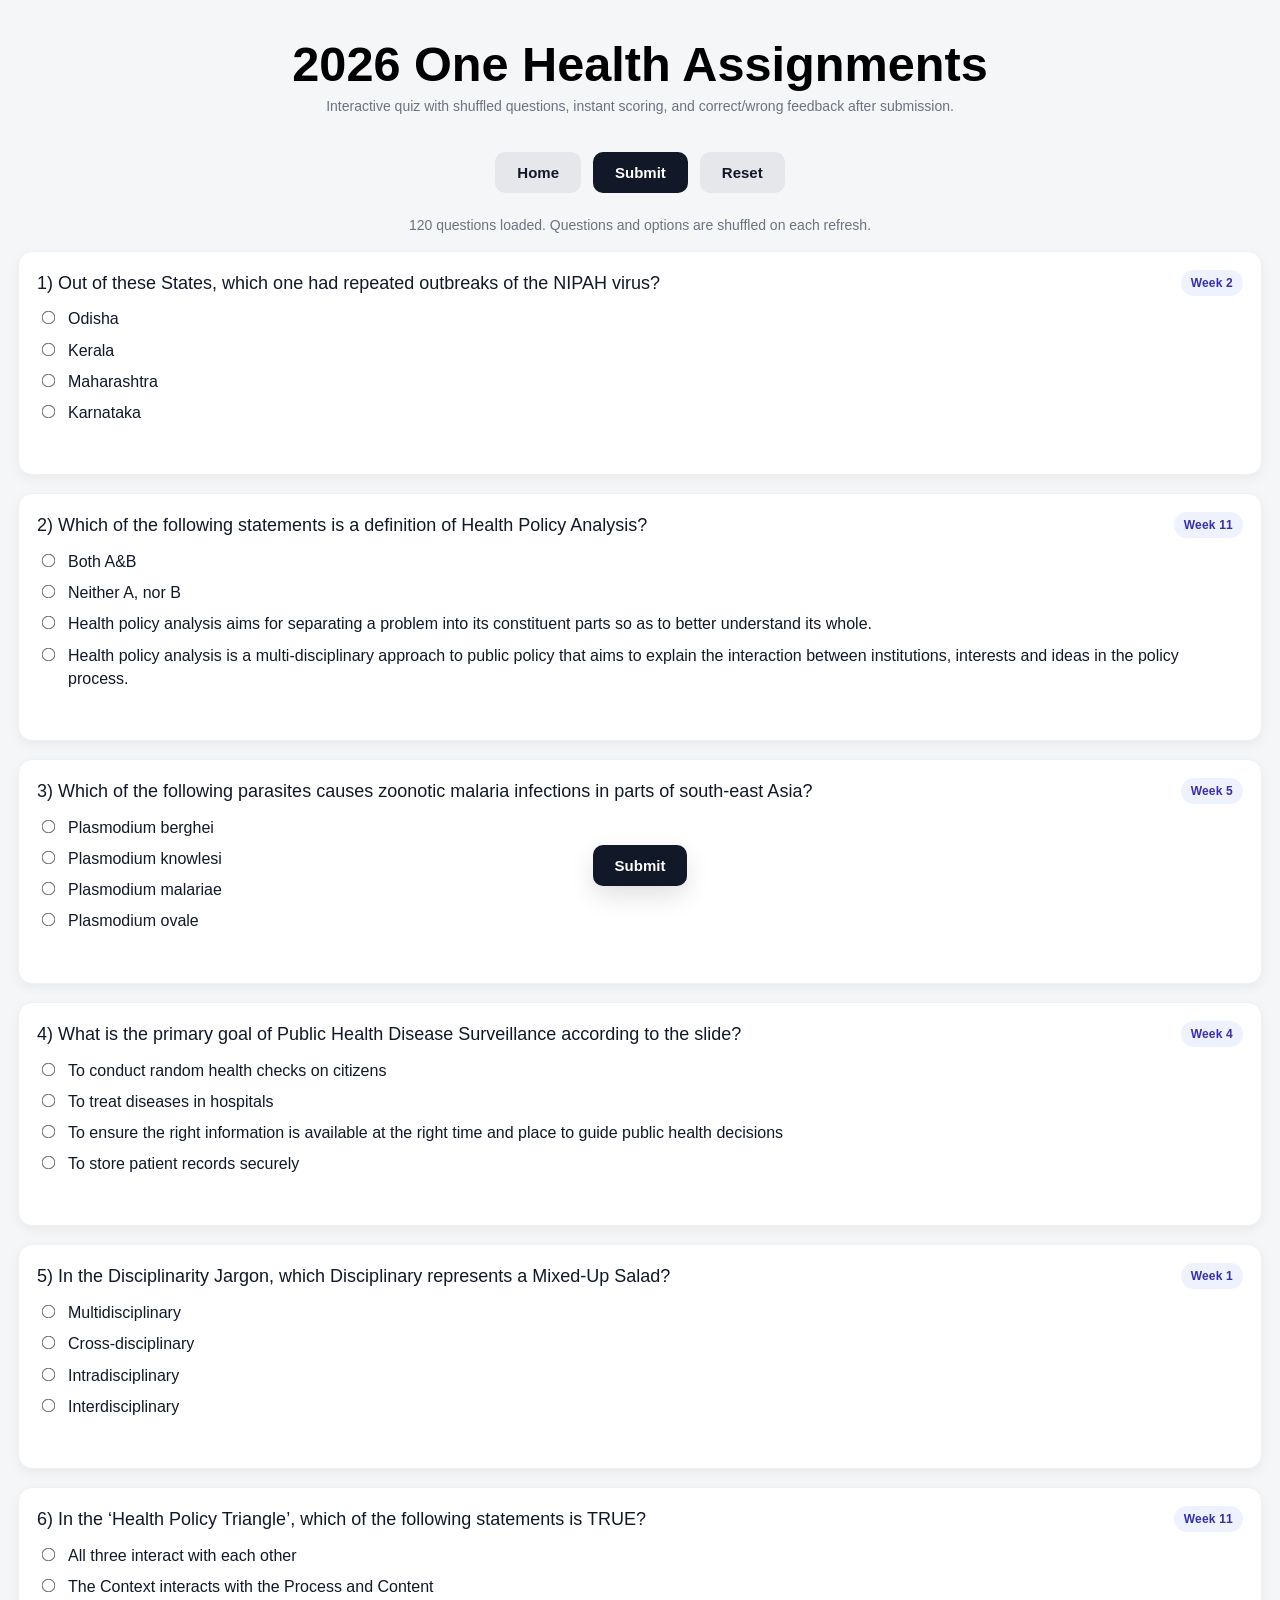
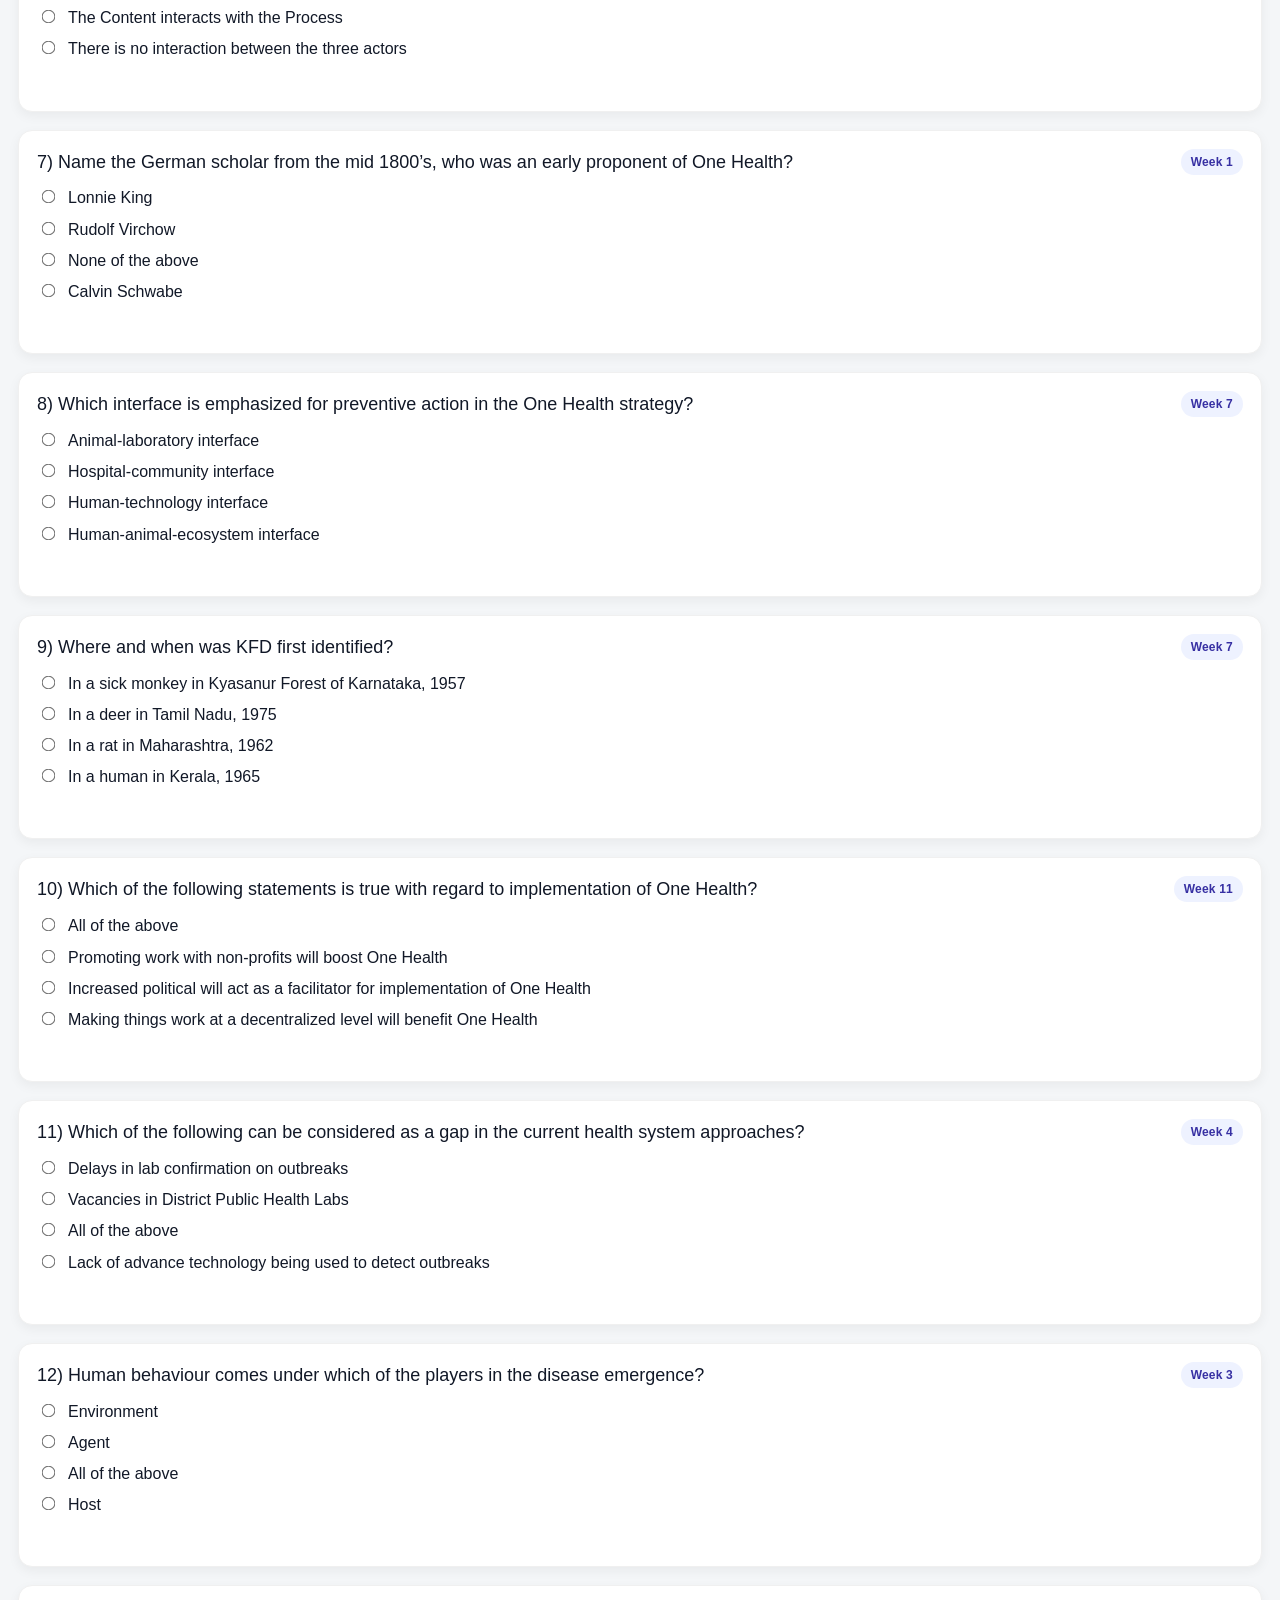
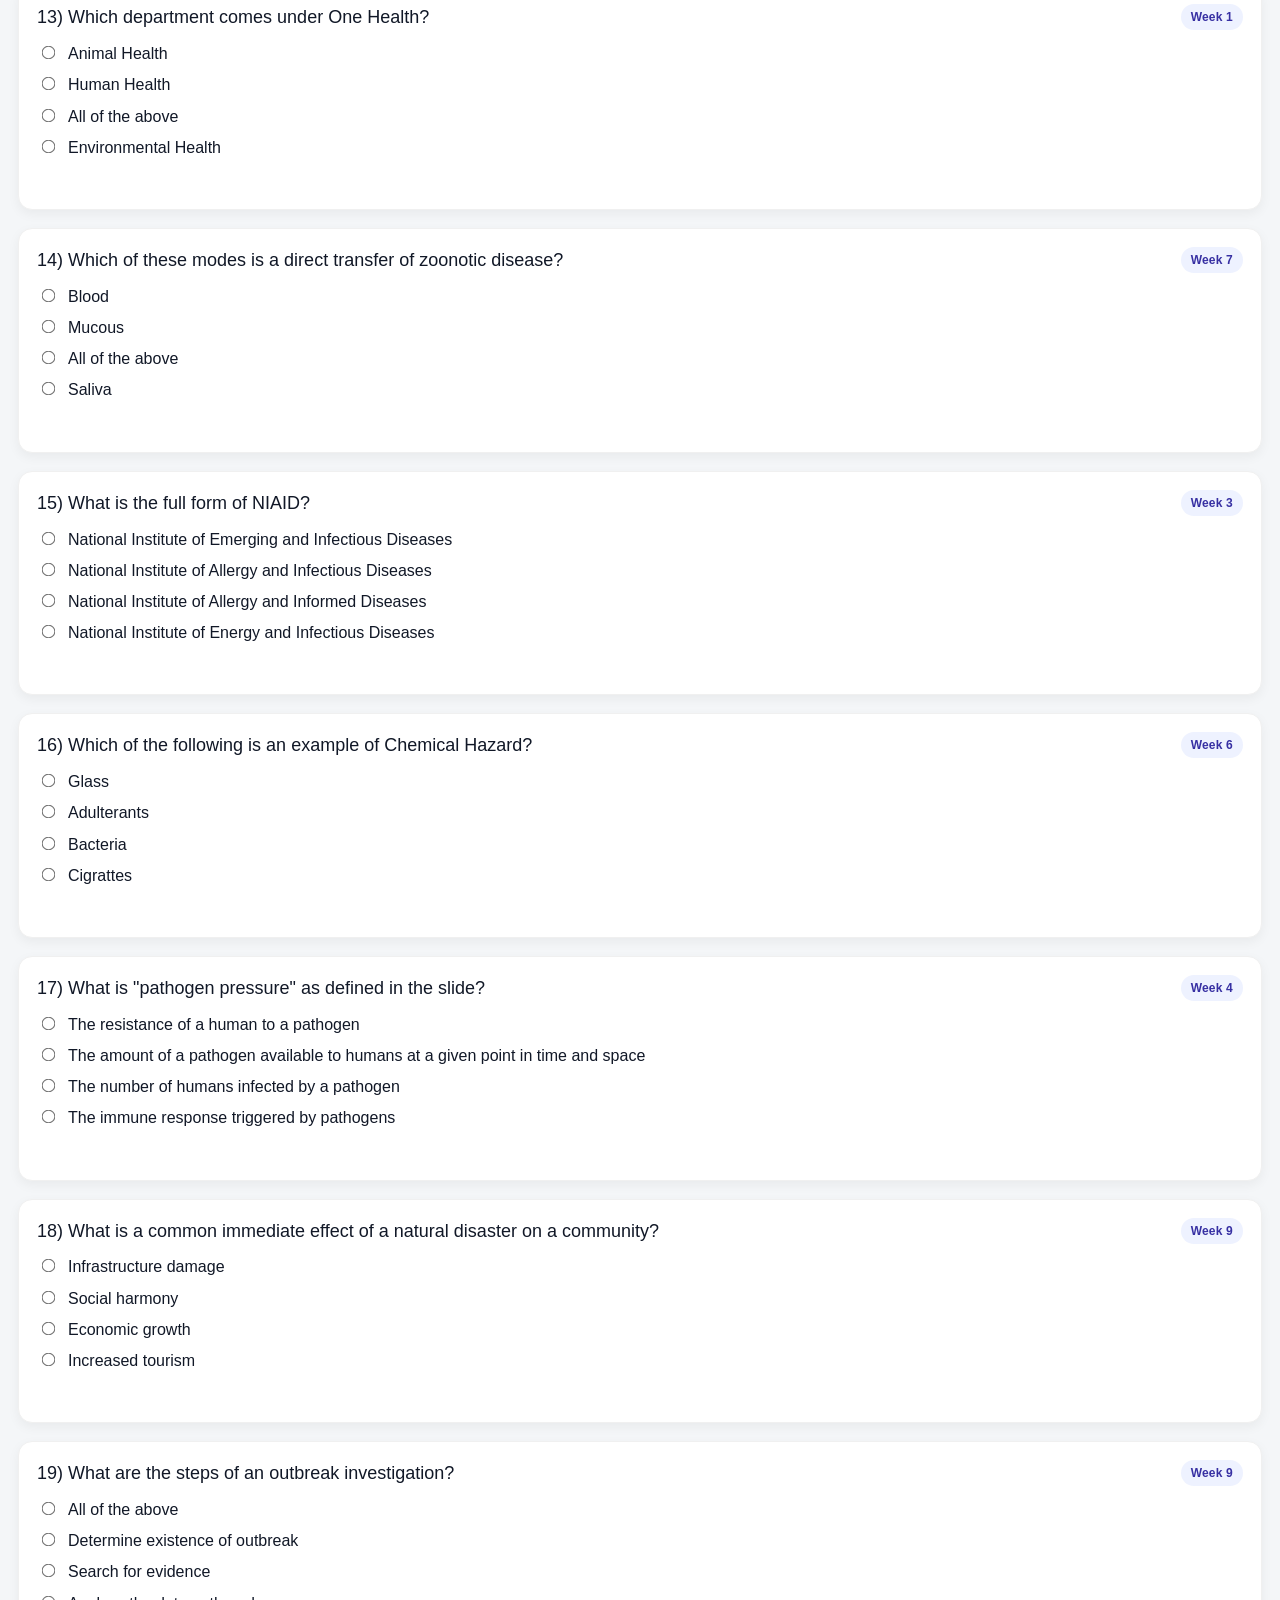
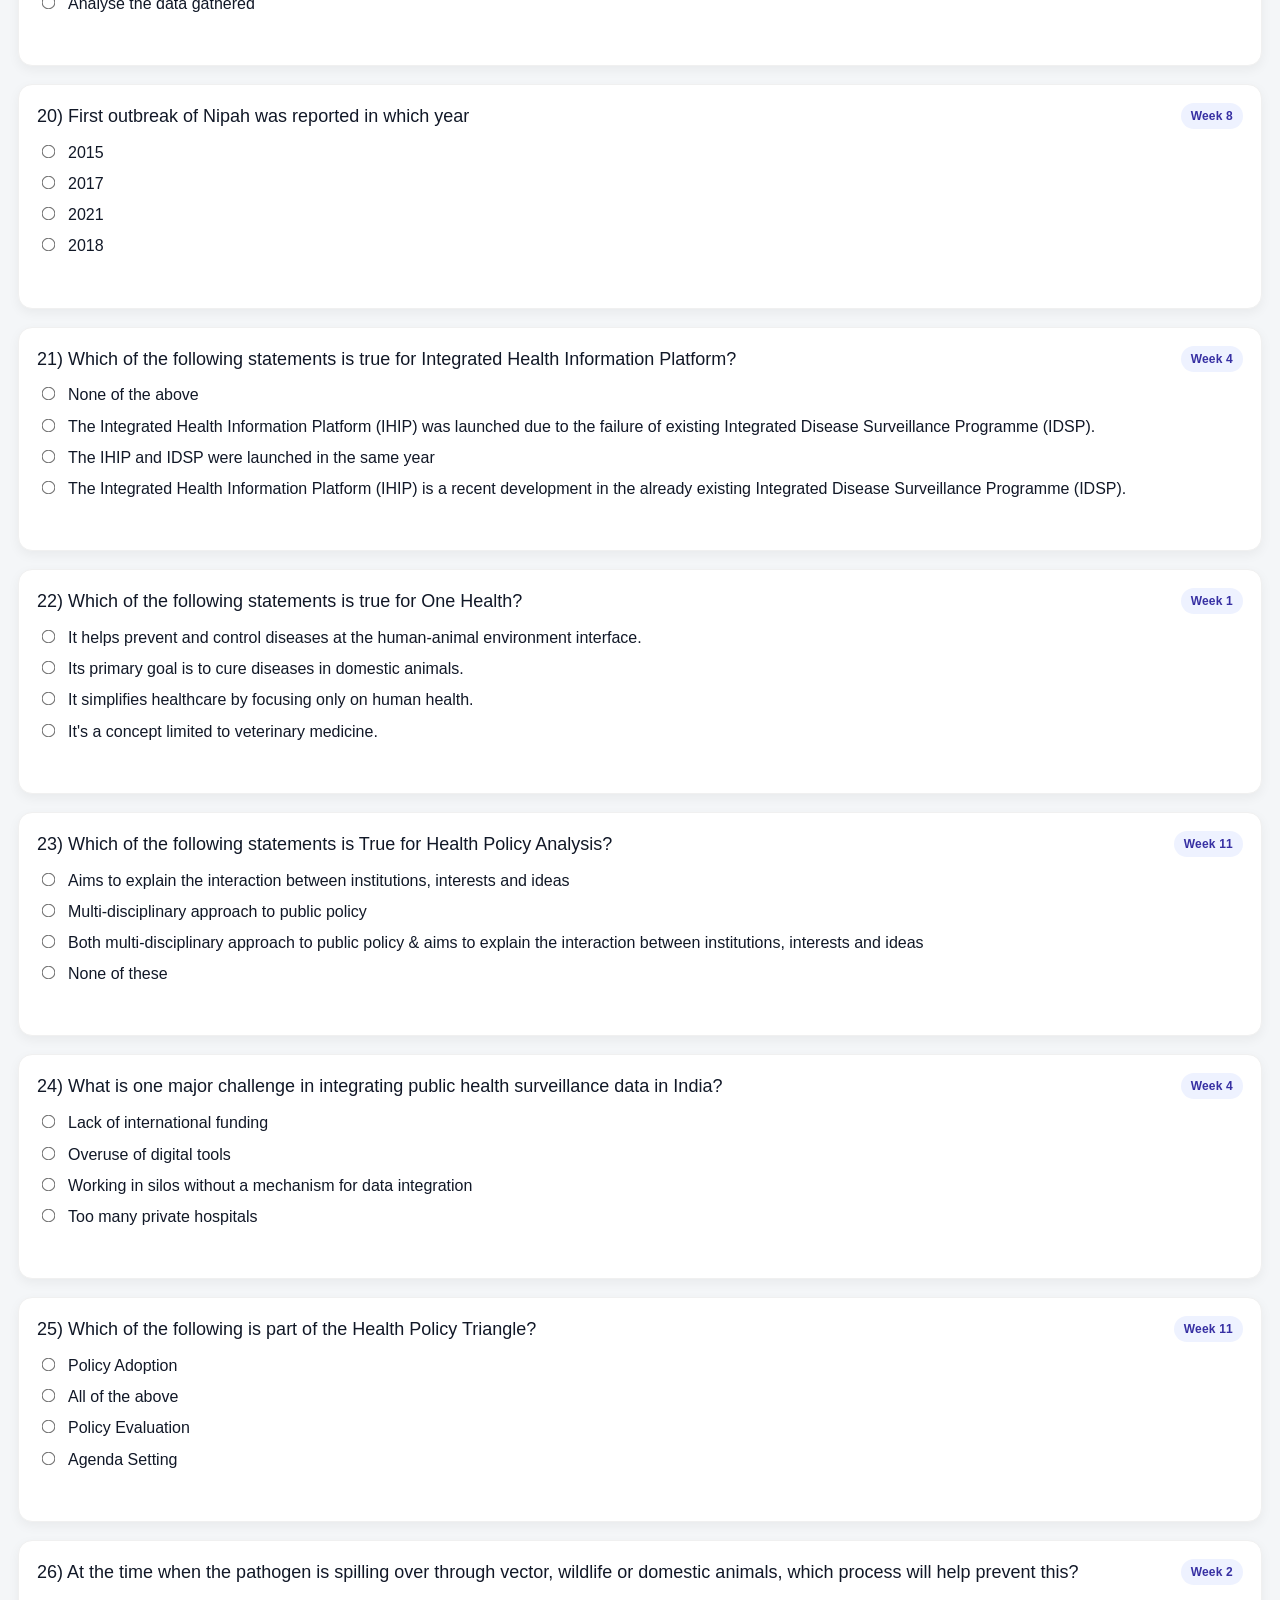
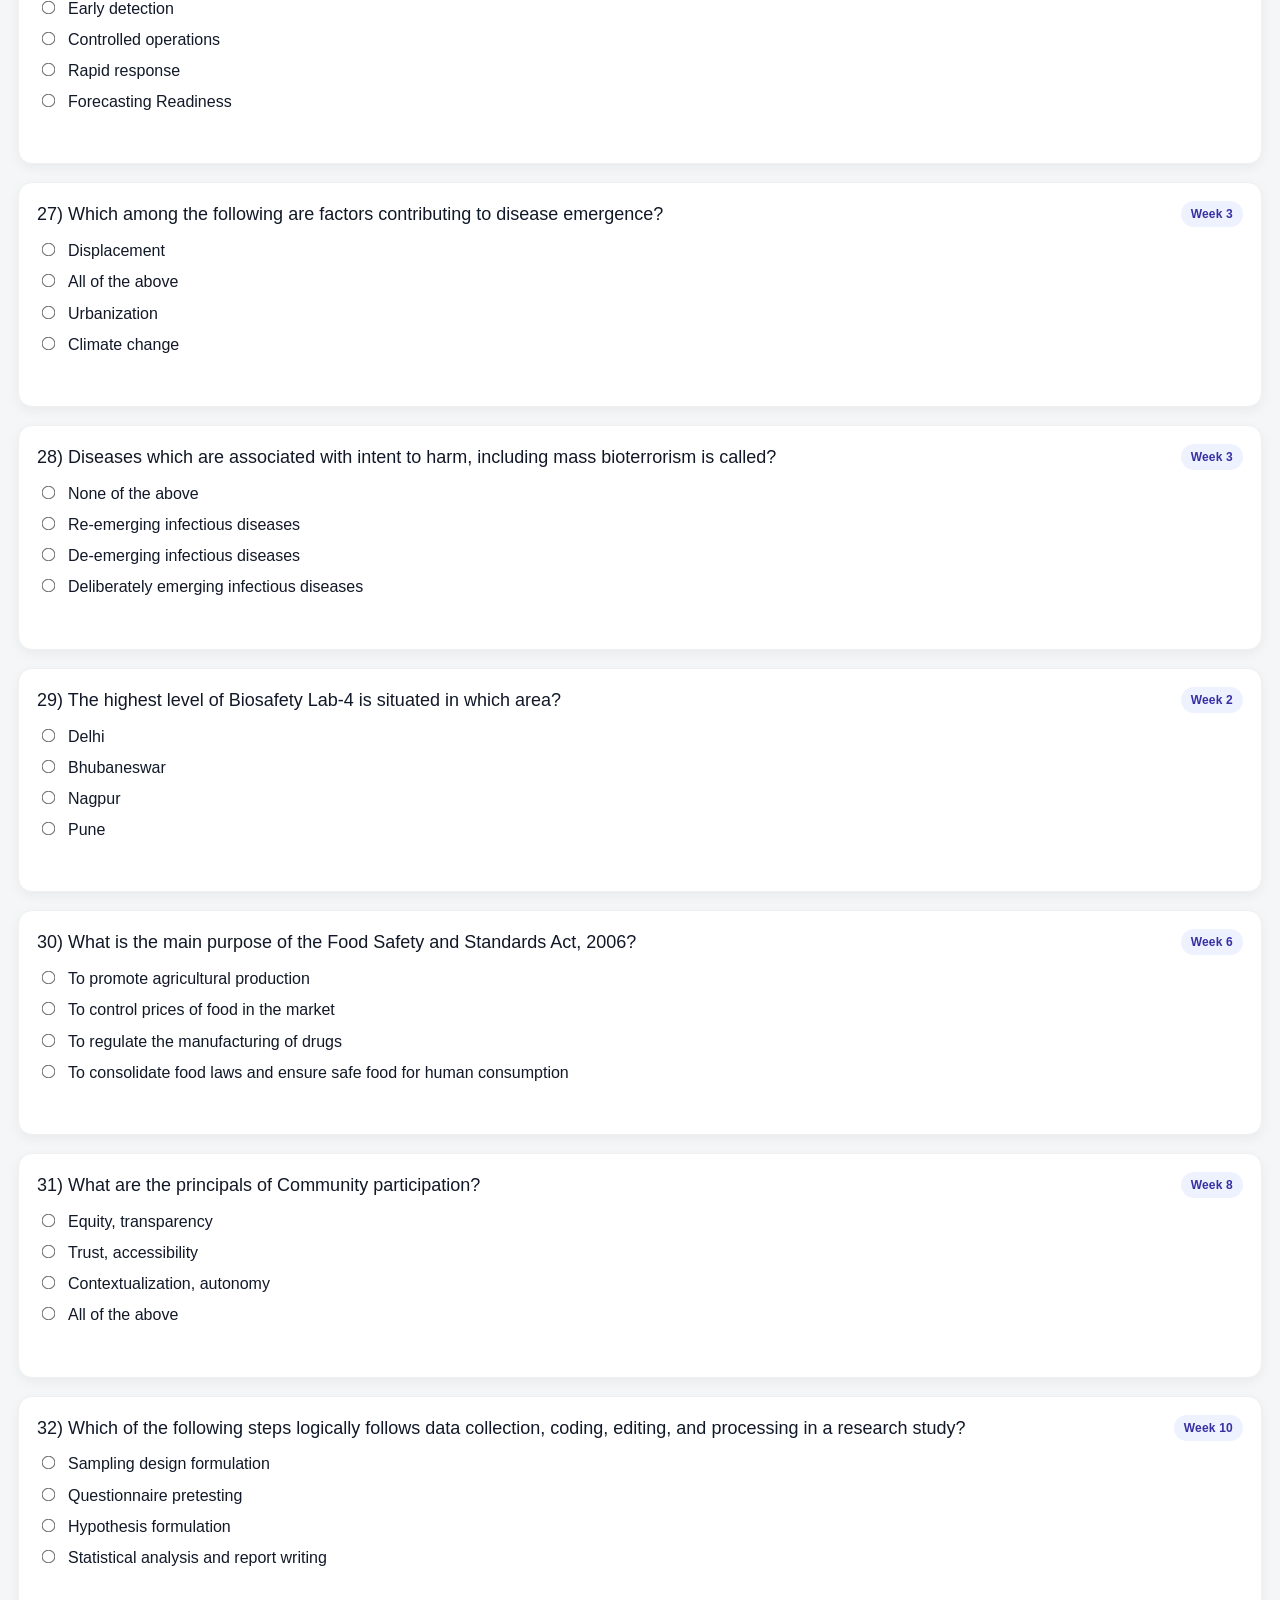
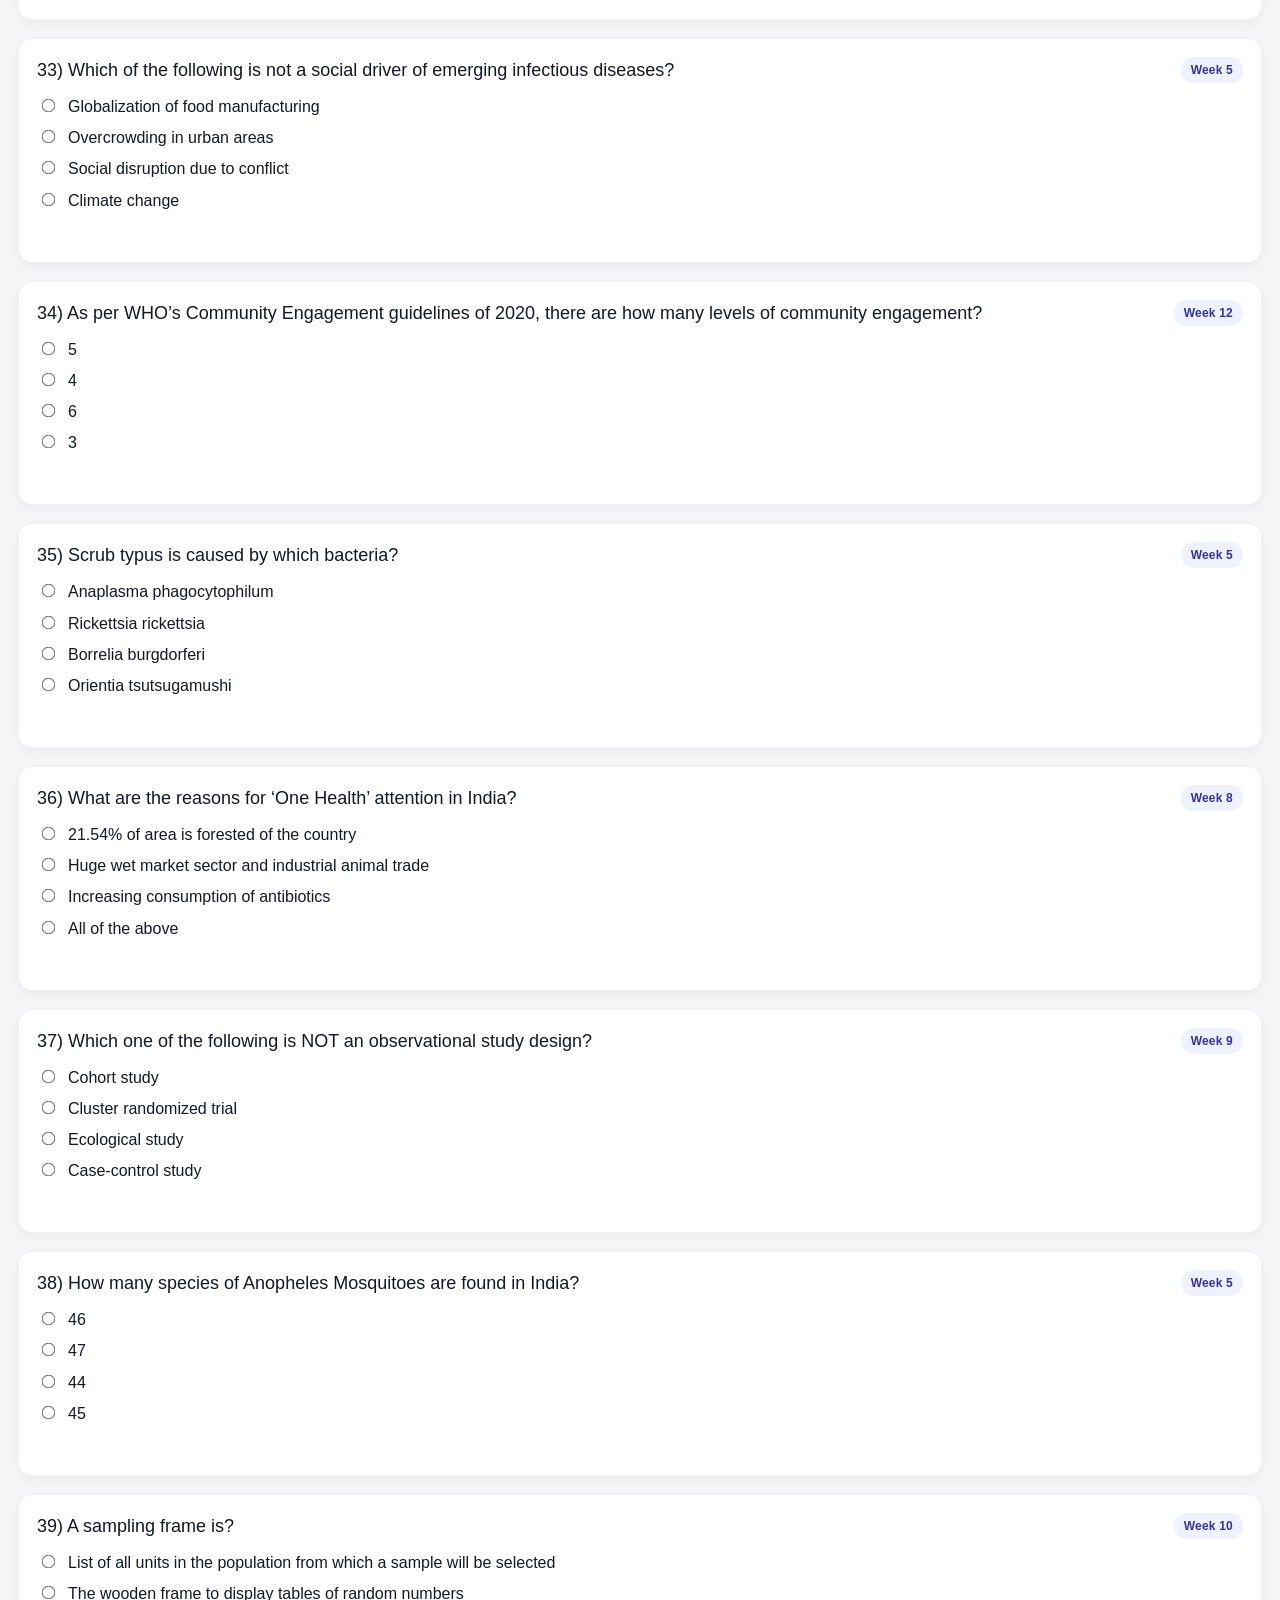
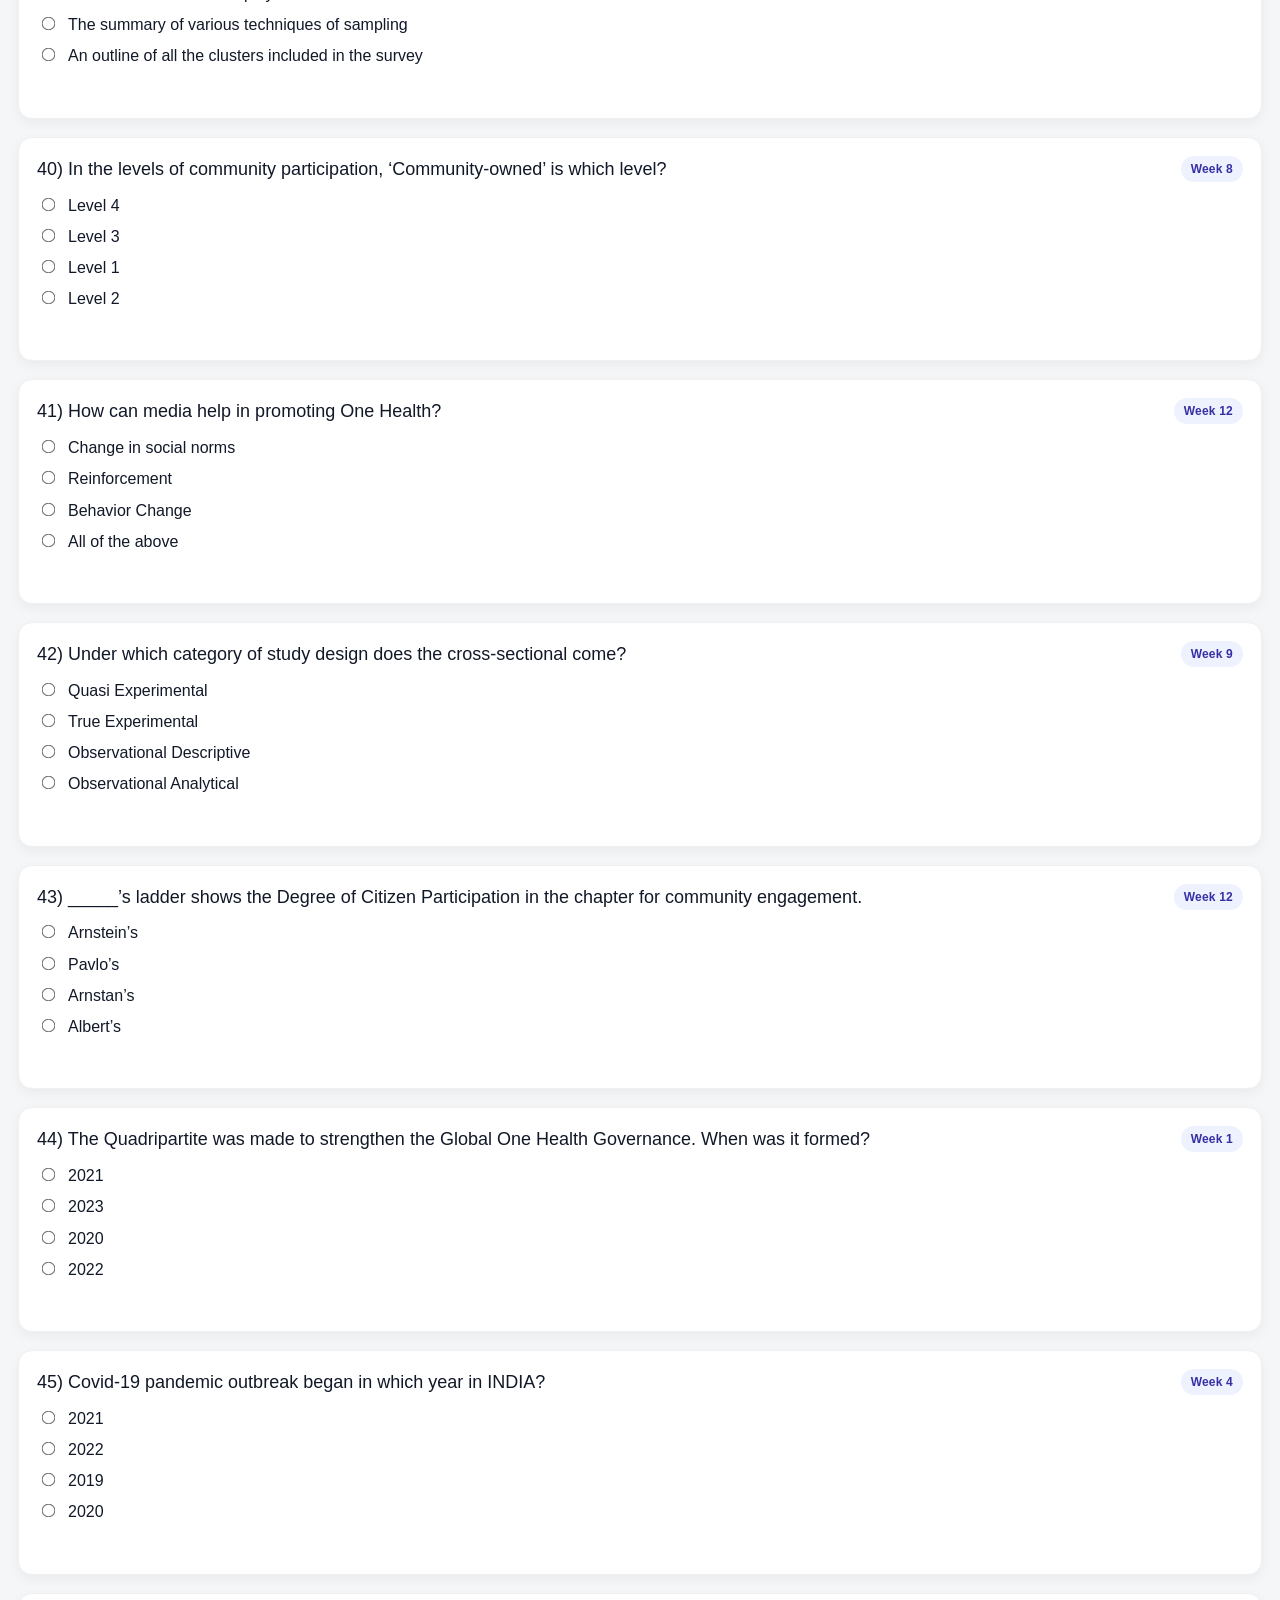
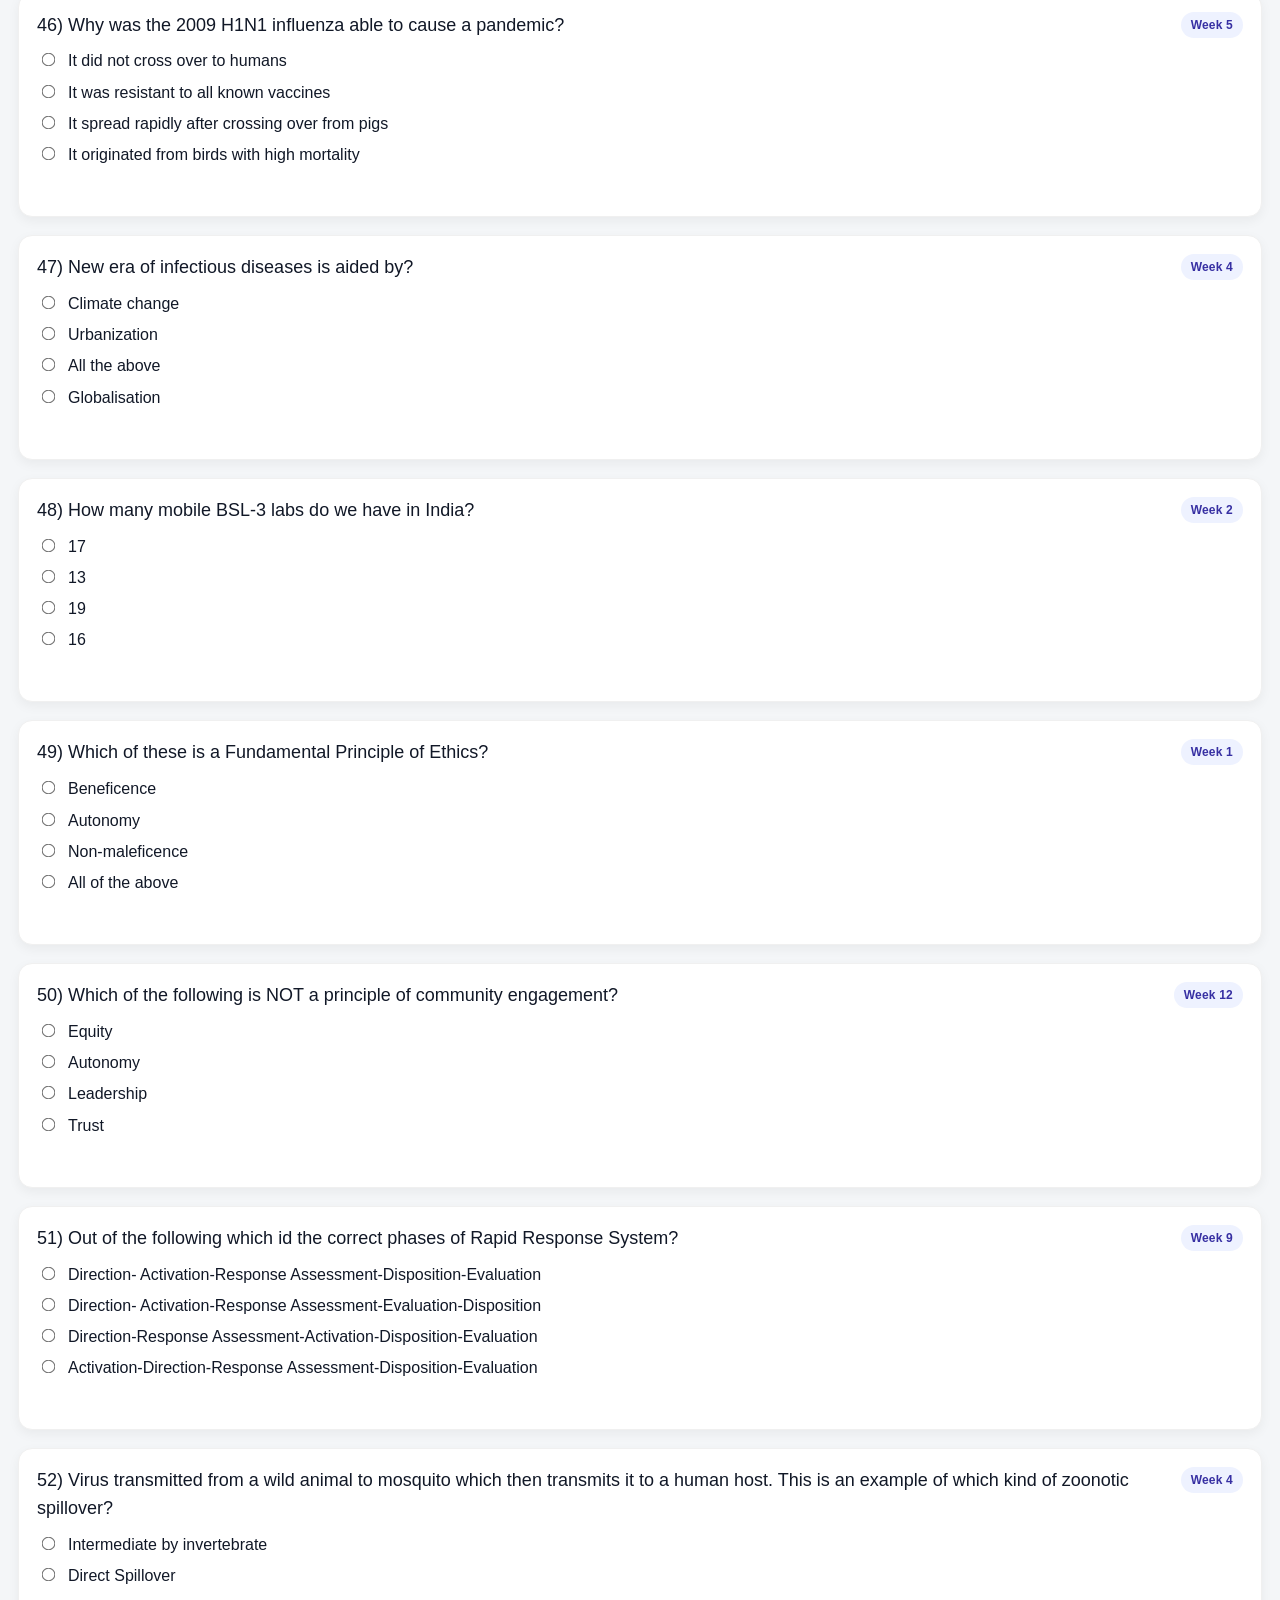
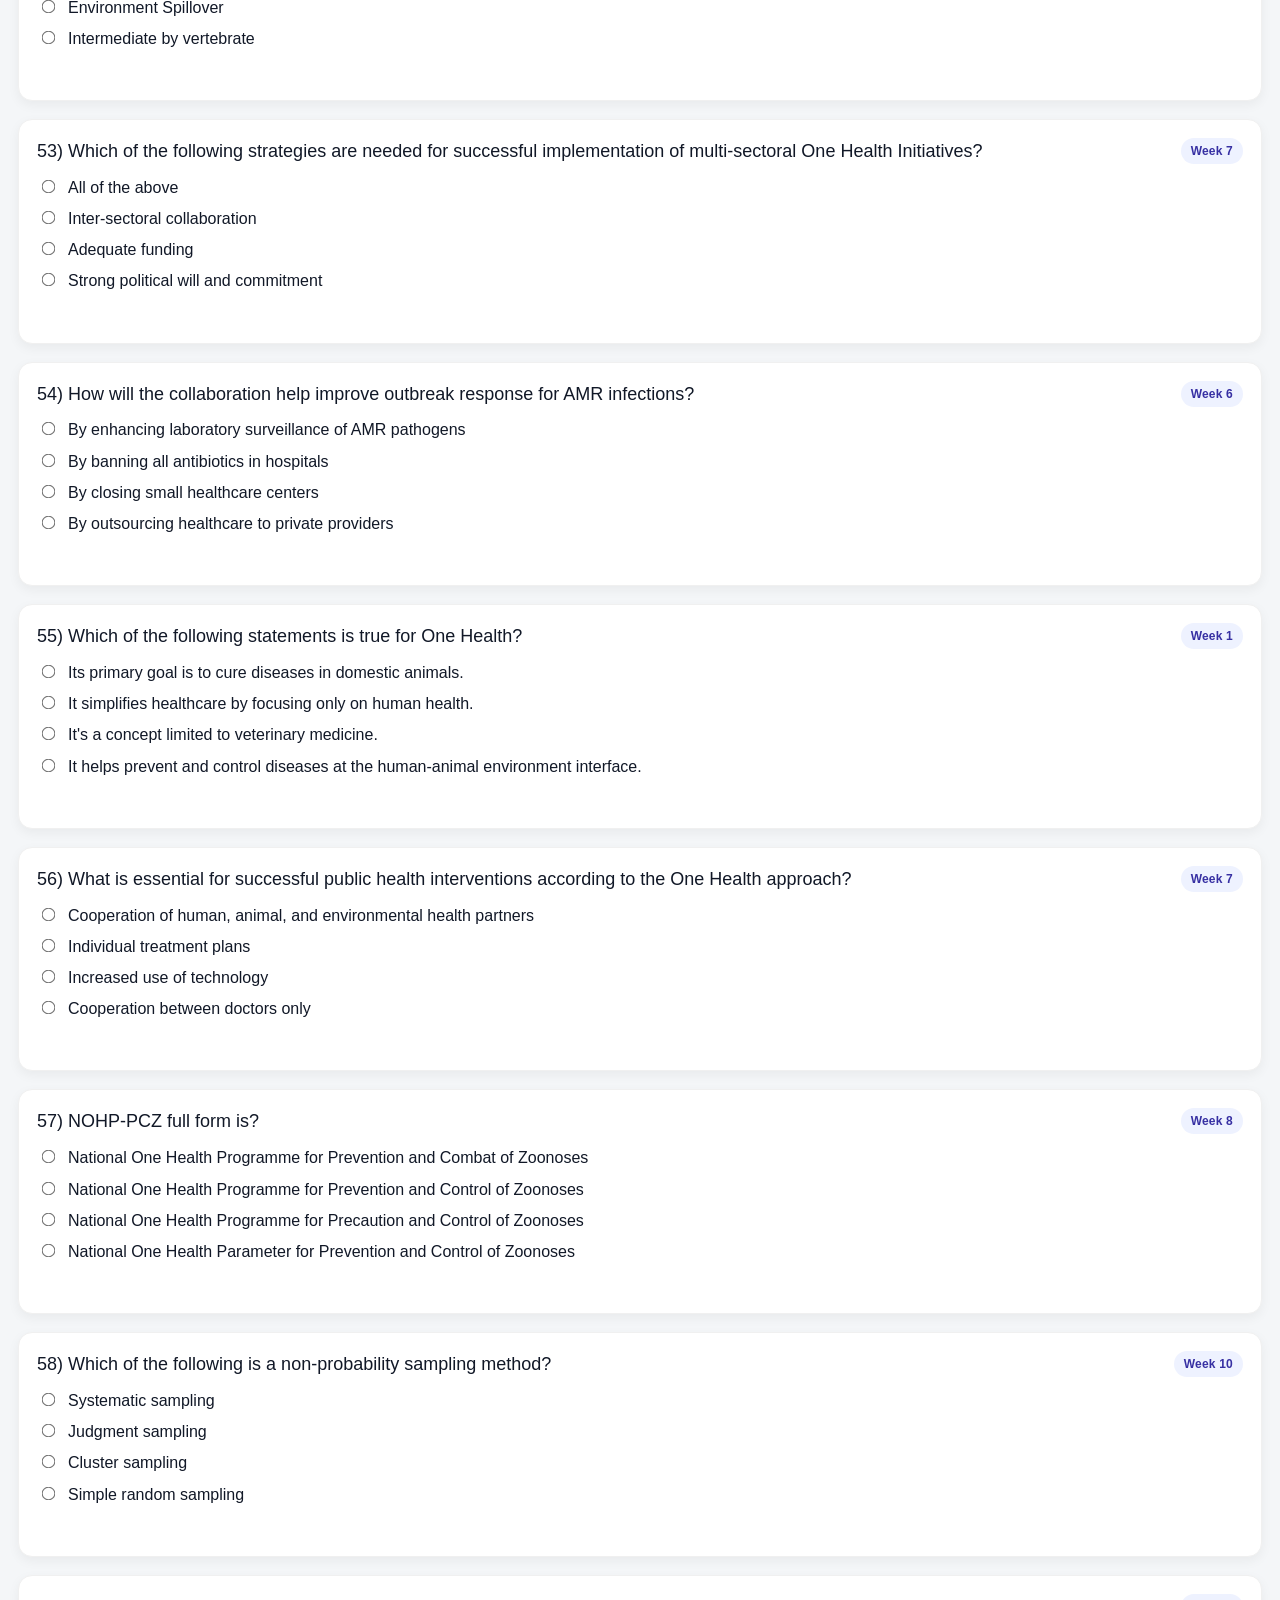
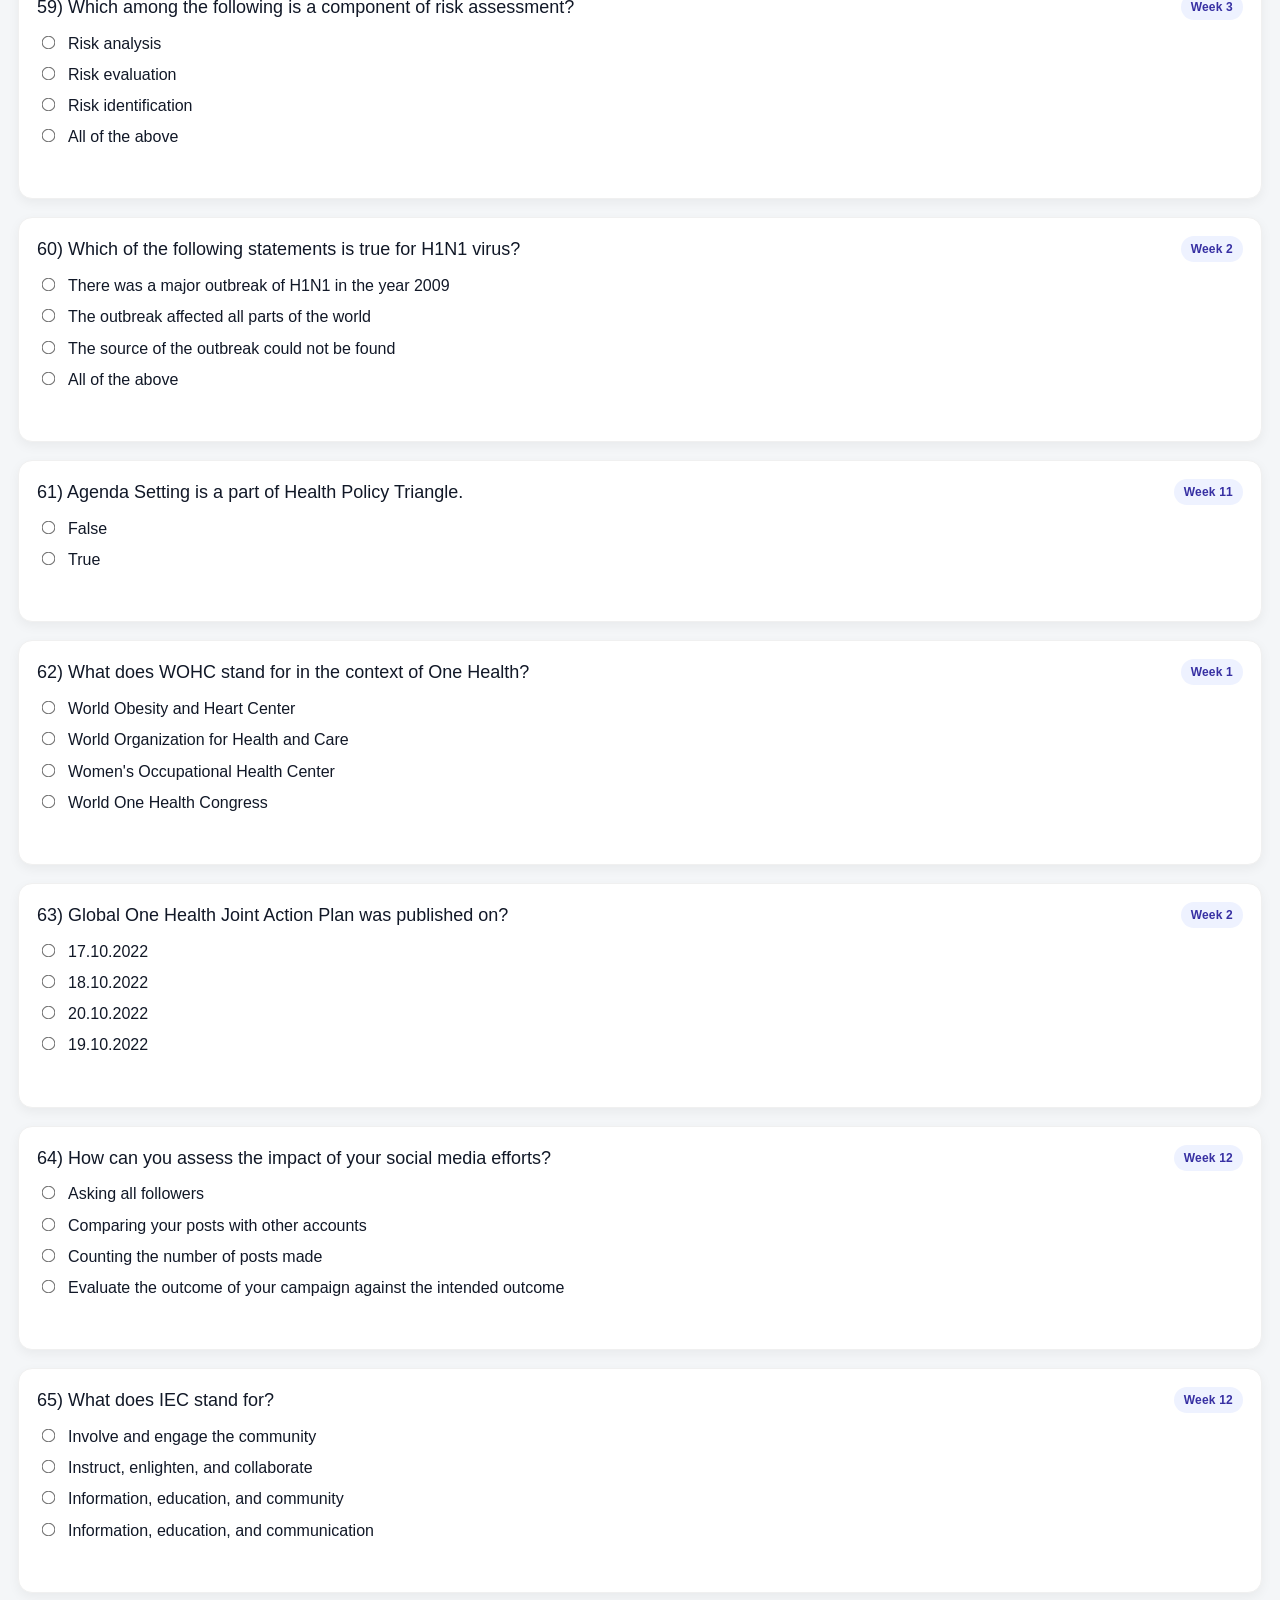
==== commit 47645987: "Update 2026-one-health-assignments.html" ====
--- a/2026-one-health-assignments.html
+++ b/2026-one-health-assignments.html
@@ -3,7 +3,7 @@
 <head>
   <meta charset="UTF-8" />
   <meta name="viewport" content="width=device-width, initial-scale=1.0" />
-  <title>2023 One Health Assignments</title>
+  <title>2026 One Health Assignments</title>
   <style>
     :root {
       --bg: #f4f6f8;
@@ -199,7 +199,7 @@
 <body>
 <div class="wrap">
   <header>
-    <h1>2023 One Health Assignments</h1>
+    <h1>2026 One Health Assignments</h1>
     <p class="subtitle">Interactive quiz with shuffled questions, instant scoring, and correct/wrong feedback after submission.</p>
   </header>
 
@@ -377,4 +377,4 @@
 render();
 </script>
 </body>
-</html>+</html>
